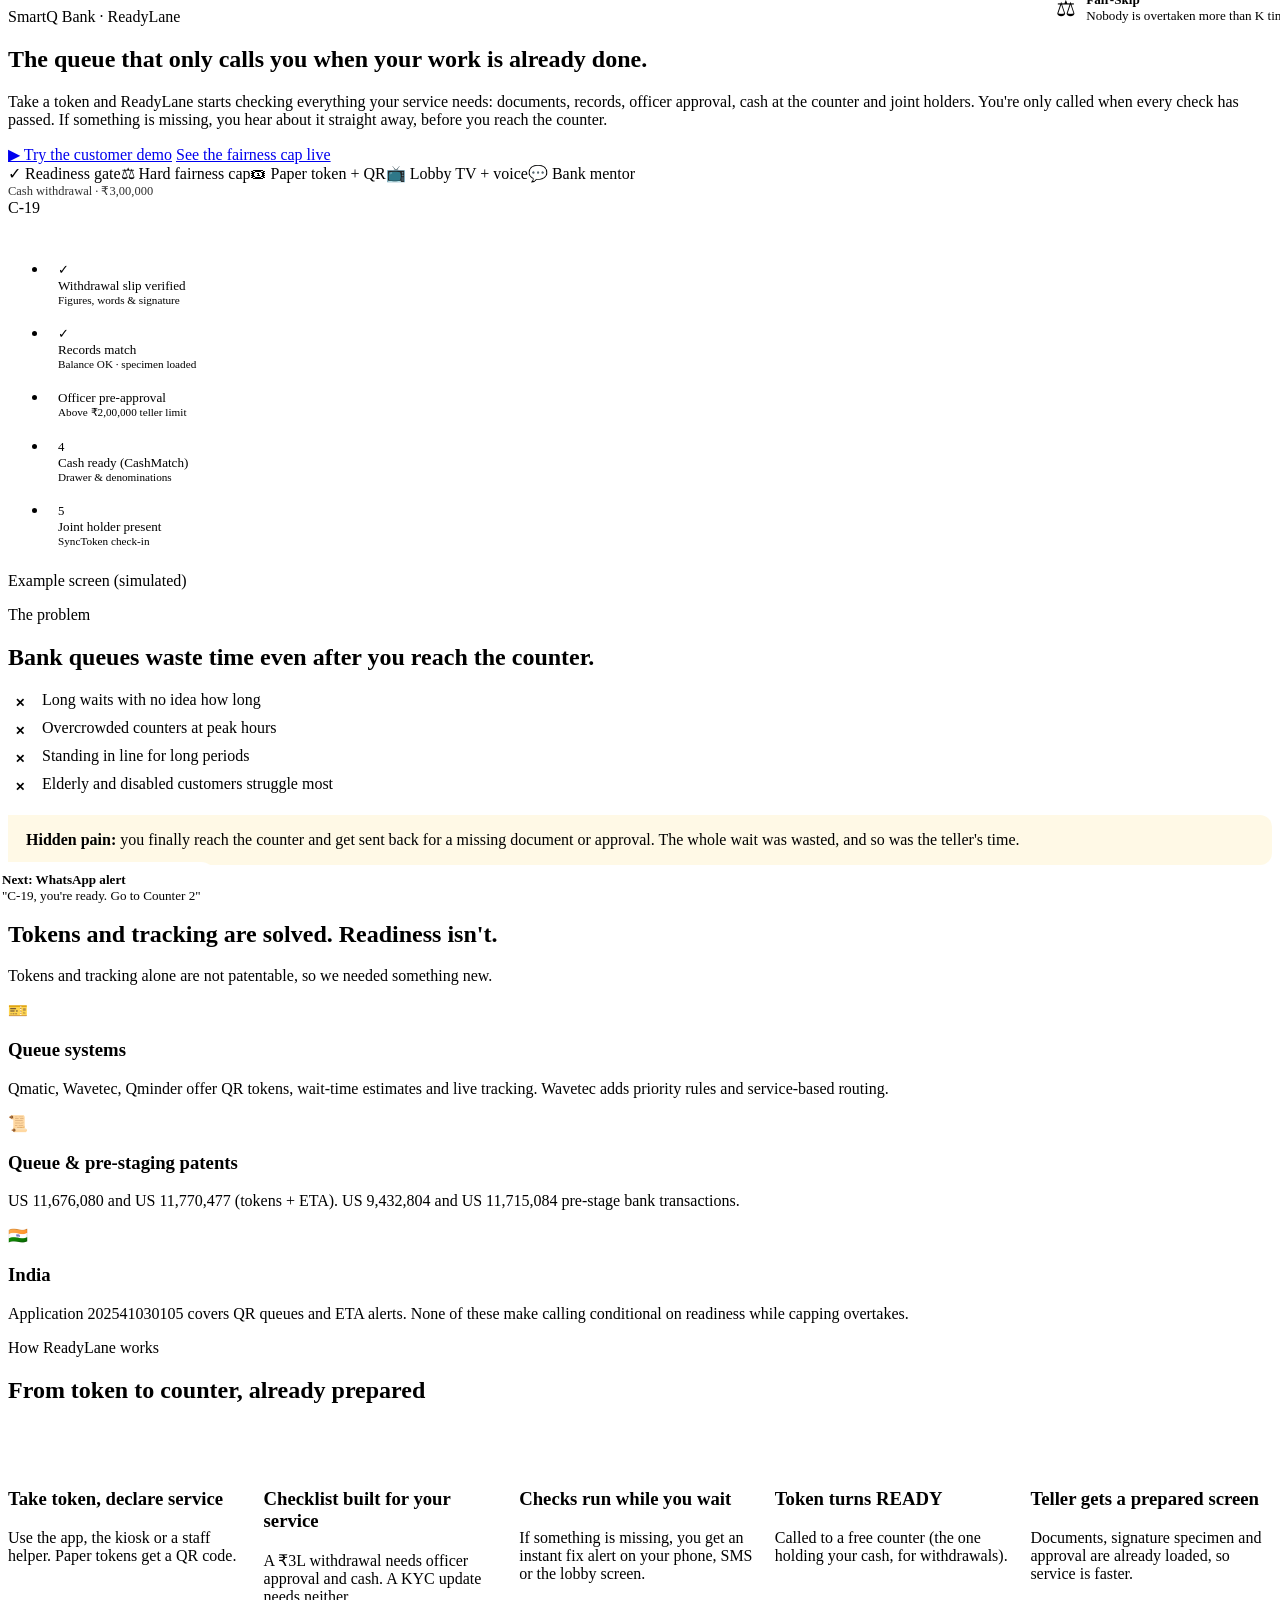
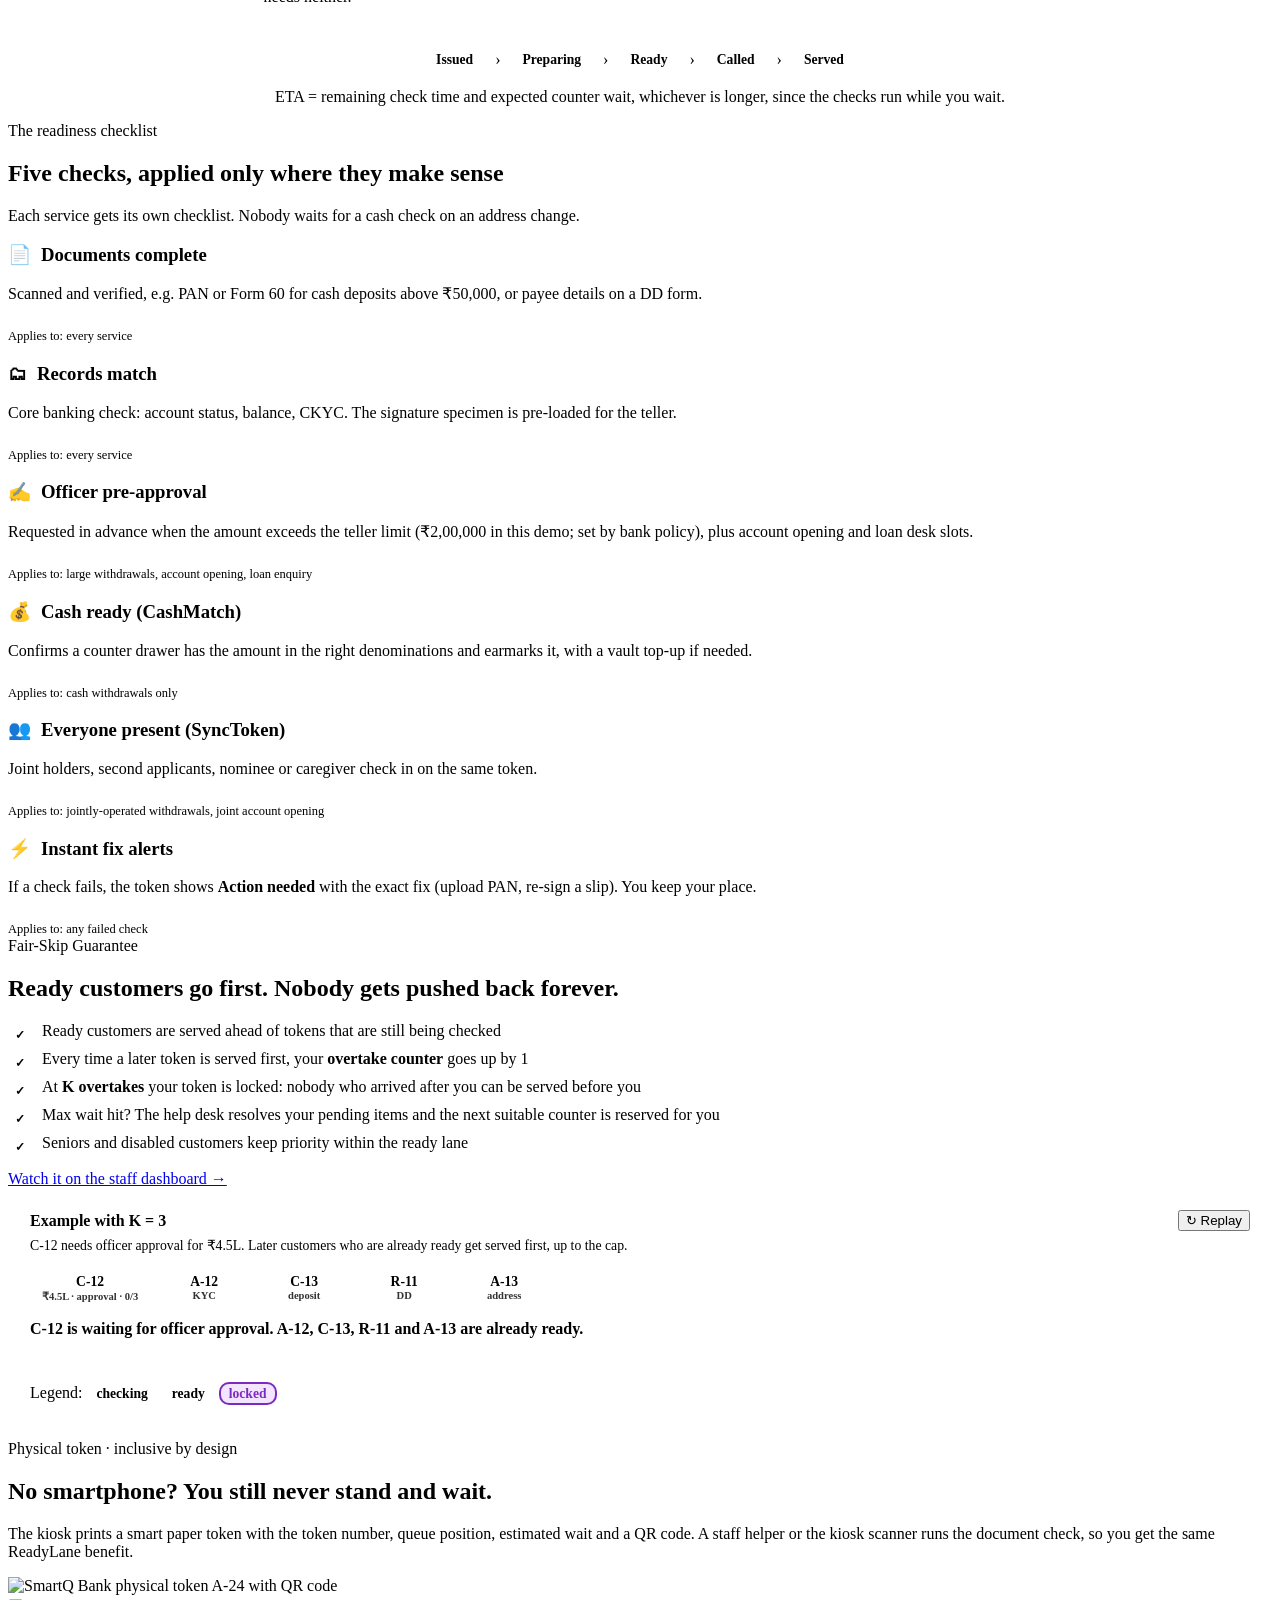
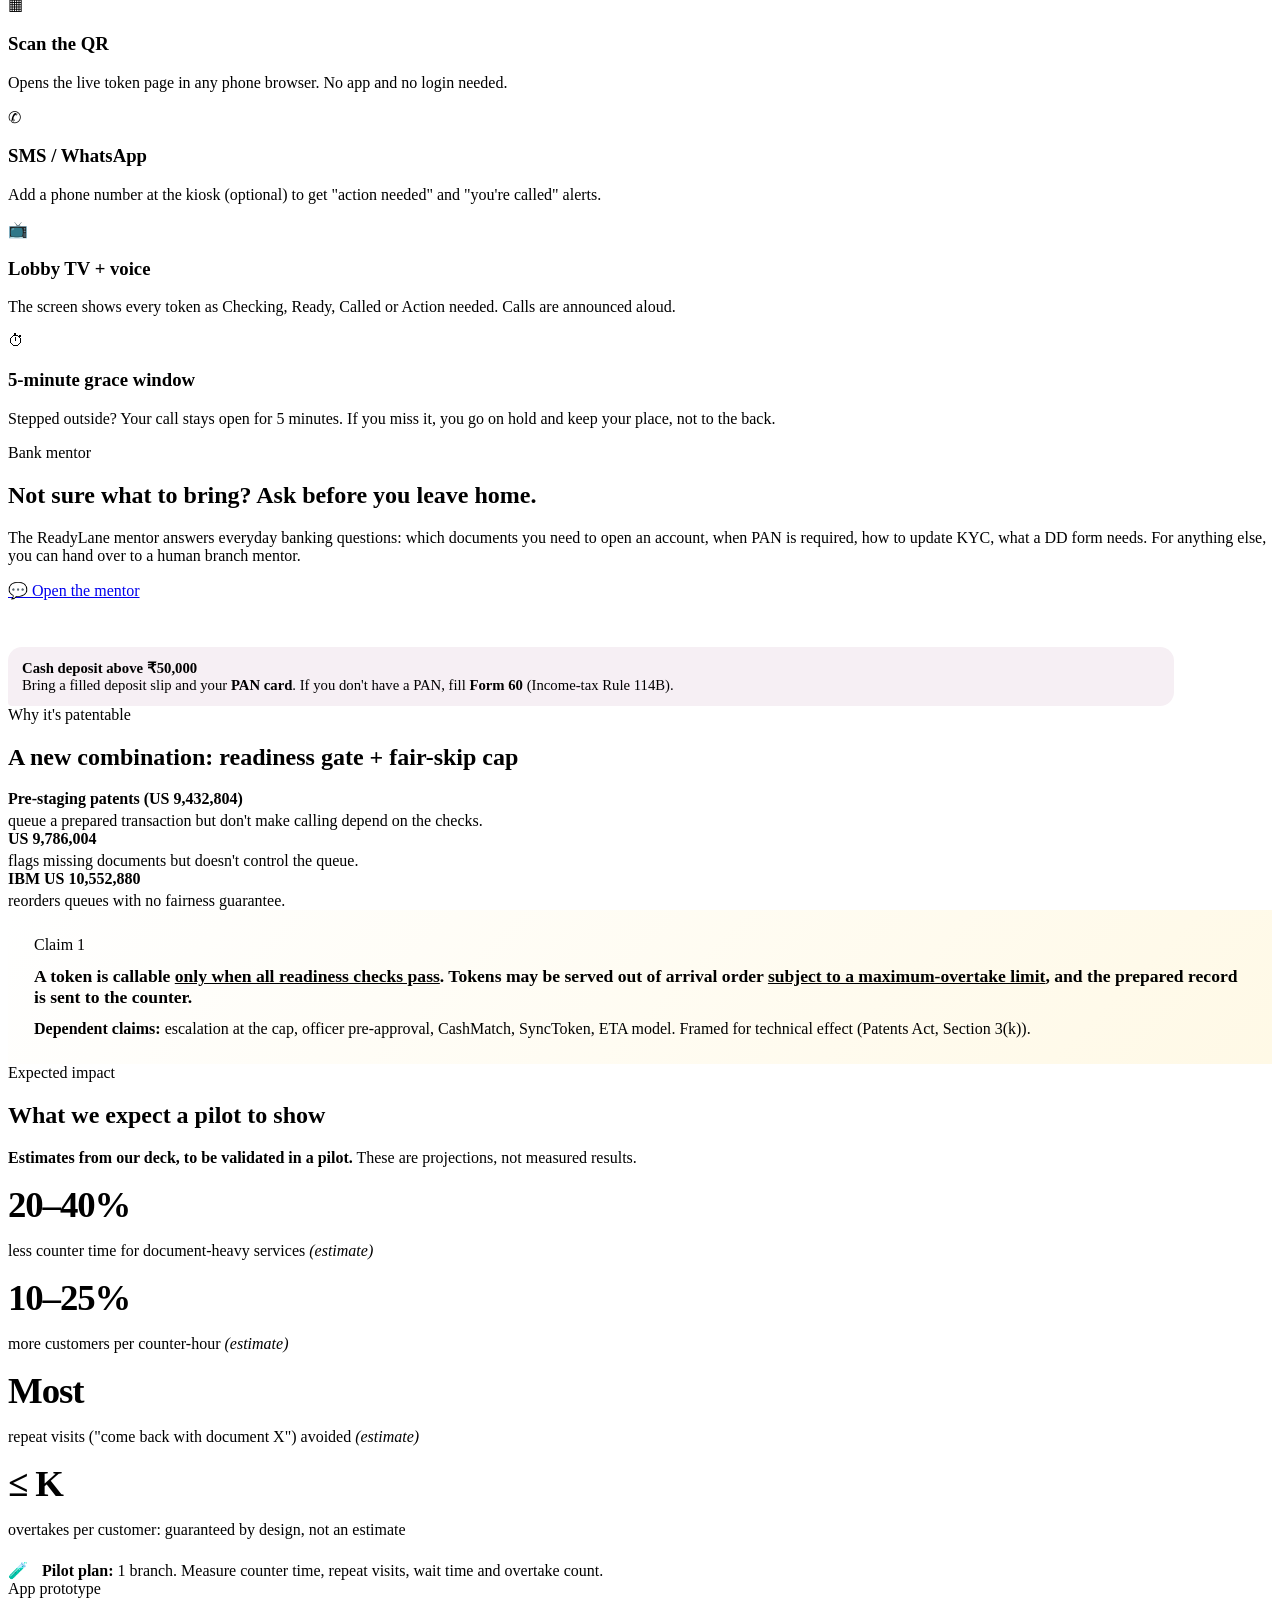
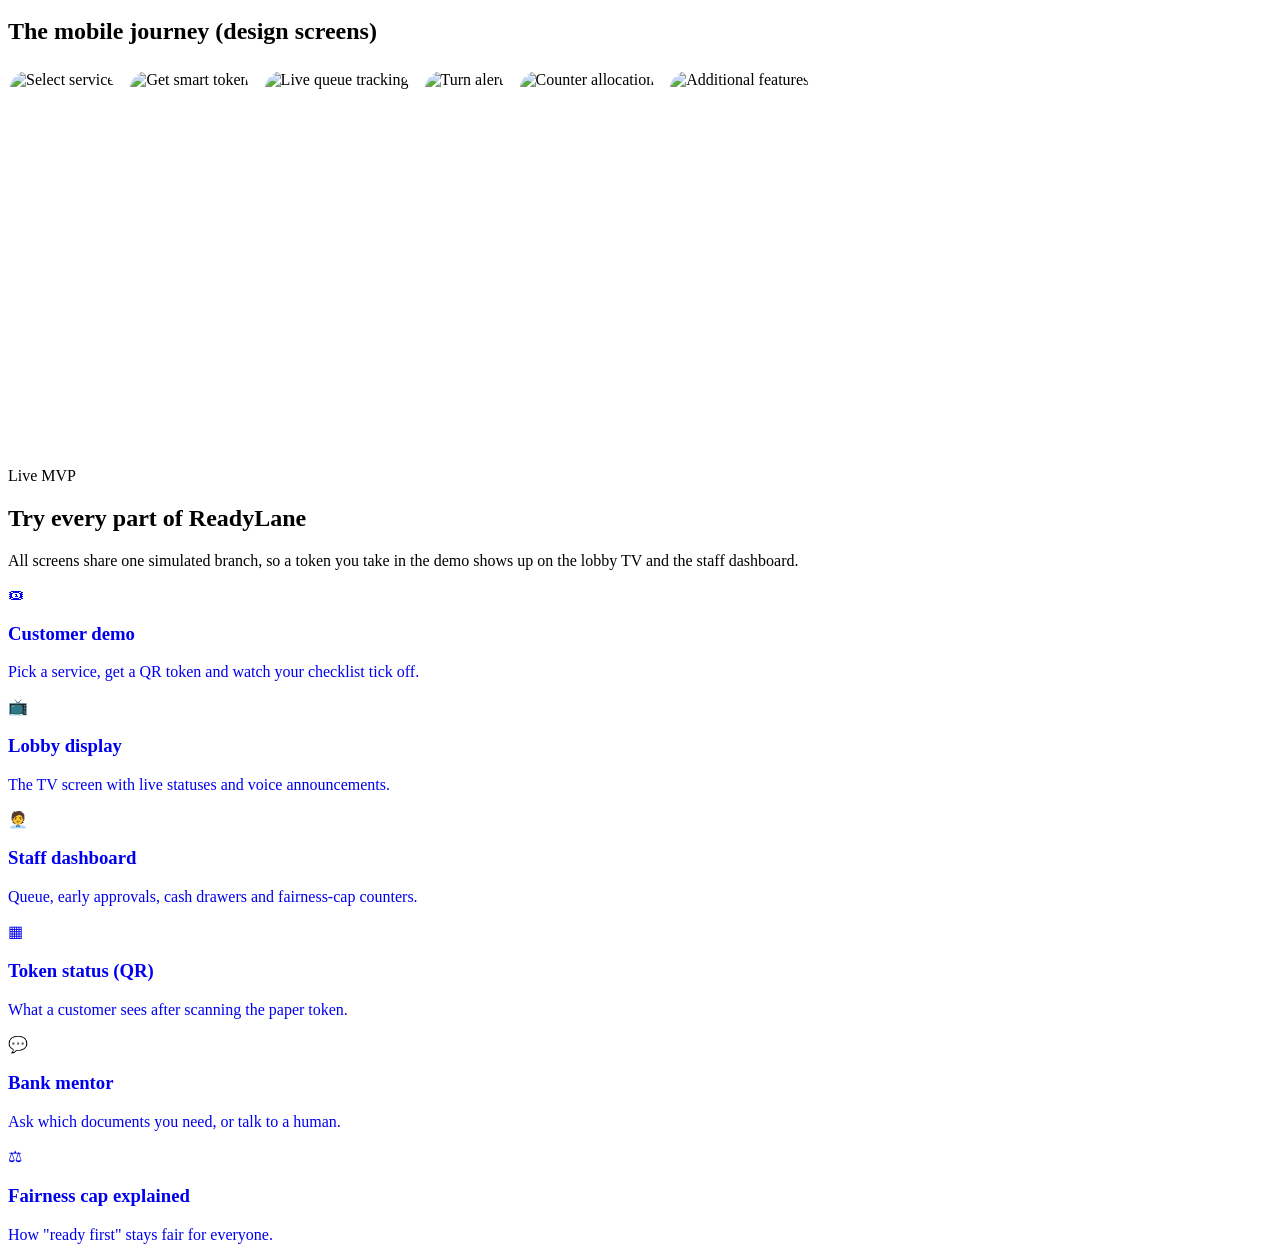
==== index.html @ 0ea2c3ee "Add ReadyLane MVP site" ====
<!doctype html>
<html lang="en"><head>
<meta charset="utf-8"><meta name="viewport" content="width=device-width,initial-scale=1">
<title>ReadyLane by SmartQ Bank: the queue that only calls you when your work is done</title>
<meta name="description" content="ReadyLane: bank branch queue that runs your service checklist in the background and calls you only when everything is ready, with a hard fairness cap.">
<link rel="icon" href="data:image/svg+xml,%3Csvg xmlns=%22http://www.w3.org/2000/svg%22 viewBox=%220 0 40 40%22%3E%3Crect width=%2240%22 height=%2240%22 rx=%2211%22 fill=%22%23FFD24D%22/%3E%3Cpath d=%22M12 21l6 6 11-13%22 fill=%22none%22 stroke=%22%235A124C%22 stroke-width=%224%22 stroke-linecap=%22round%22 stroke-linejoin=%22round%22/%3E%3C/svg%3E">
<link rel="stylesheet" href="assets/css/style.css">
<style>
.hero-phone .check{padding:9px 10px;grid-template-columns:28px 1fr auto}
.hero-phone .check .ic{width:26px;height:26px;font-size:.8rem}
.hero-phone .check .t{font-size:.82rem}.hero-phone .check .d{font-size:.7rem}
.float-card{position:absolute;z-index:5;background:#fff;color:var(--ink);border-radius:14px;padding:10px 14px;box-shadow:var(--shadow-lg);font-size:.82rem;display:flex;gap:10px;align-items:center}
.float-card b{display:block}
.fc1{left:-40px;bottom:-14px}.fc2{right:-30px;top:-18px}
@media (max-width:1050px){.fc1,.fc2{display:none}}
.problem-img{border-radius:var(--r);box-shadow:var(--shadow-lg);aspect-ratio:4/3;object-fit:cover;width:100%}
.callout{border-left:5px solid var(--gold);background:#FFF9E6;padding:16px 18px;border-radius:0 12px 12px 0;font-weight:500}
.list{list-style:none;padding:0;margin:0;display:grid;gap:10px}
.list li{position:relative;padding-left:34px}
.list li::before{content:"✕";flex:none;width:24px;height:24px;border-radius:50%;background:var(--bad-bg);color:var(--bad);display:grid;place-items:center;font-size:.75rem;font-weight:800;position:absolute;left:0;top:1px}
.list.ok li::before{content:"✓";background:var(--ok-bg);color:var(--ok)}
.flow{display:grid;grid-template-columns:repeat(5,1fr);gap:14px;counter-reset:s}
@media (max-width:900px){.flow{grid-template-columns:1fr 1fr}}
@media (max-width:560px){.flow{grid-template-columns:1fr}}
.flow .card{position:relative;padding-top:46px}
.flow .card::before{counter-increment:s;content:counter(s);position:absolute;top:16px;left:24px;width:28px;height:28px;border-radius:50%;background:var(--plum);color:#fff;font-weight:800;display:grid;place-items:center;font-size:.85rem}
.stage-bar{display:flex;gap:8px;flex-wrap:wrap;margin-top:22px;align-items:center}
.stage-bar span.s{padding:8px 14px;border-radius:999px;background:#fff;border:1px solid var(--line);font-weight:700;font-size:.85rem}
.stage-bar span.s.y{background:var(--gold);border-color:var(--gold)}
.ck-grid .card h3{display:flex;gap:10px;align-items:center}
.ck-grid .applies{font-size:.78rem;color:var(--muted);margin-top:10px;border-top:1px dashed var(--line);padding-top:10px}
.fair-demo{background:#fff;color:var(--ink);border-radius:var(--r);padding:22px}
.lane{display:flex;gap:8px;flex-wrap:wrap;margin:10px 0 4px}
.tok{min-width:68px;padding:8px 10px;border-radius:10px;text-align:center;font-weight:800;font-size:.85rem;border:2px solid transparent;transition:.35s}
.tok small{display:block;font-weight:600;font-size:.66rem;opacity:.8}
.tok.r{background:var(--ok-bg);color:var(--ok)}.tok.p{background:var(--info-bg);color:var(--info)}.tok.l{background:#F3E4FF;color:#7B2CBF;border-color:#7B2CBF}.tok.s{background:#EEE9ED;color:#9a8b96;text-decoration:line-through}
.claim .muted{color:var(--muted)}
.claim{background:linear-gradient(135deg,#fff,#FFF9E6);border:2px solid var(--gold);border-radius:var(--r);padding:26px}
.stat{font-size:2.3rem;font-weight:800;color:var(--plum);letter-spacing:-.03em}
.dark .stat{color:var(--gold)}
.proto{display:flex;gap:16px;overflow-x:auto;padding:6px 2px 16px;scroll-snap-type:x mandatory}
.proto img{height:380px;width:auto;border-radius:18px;box-shadow:var(--shadow);scroll-snap-align:start;background:#fff}
.demo-links .card{text-decoration:none;transition:.2s;display:block}
.demo-links .card:hover{transform:translateY(-3px);box-shadow:var(--shadow-lg)}
.token-photo{border-radius:var(--r);box-shadow:var(--shadow-lg);width:100%}
</style>
</head><body>
<header id="nav"></header>

<!-- HERO -->
<section class="hero dark">
 <div class="glow"></div>
 <div class="container hero-grid">
  <div class="fade-up">
   <span class="eyebrow light">SmartQ Bank · ReadyLane</span>
   <h1>The queue that only calls you when your work is <span class="hl">already done.</span></h1>
   <p class="lead">Take a token and ReadyLane starts checking everything your service needs: documents, records, officer approval, cash at the counter and joint holders. You're only called when every check has passed. If something is missing, you hear about it straight away, before you reach the counter.</p>
   <div class="hero-ctas">
    <a class="btn btn-gold" href="demo.html">▶ Try the customer demo</a>
    <a class="btn btn-ghost" href="staff.html">See the fairness cap live</a>
   </div>
   <div class="pill-row">
    <span class="pill">✓ Readiness gate</span><span class="pill">⚖ Hard fairness cap</span><span class="pill">🎟 Paper token + QR</span><span class="pill">📺 Lobby TV + voice</span><span class="pill">💬 Bank mentor</span>
   </div>
  </div>
  <div class="hero-visual">
   <div class="phone hero-phone"><div class="phone-notch"></div><div class="phone-screen">
    <div class="app-top"><div style="font-size:.78rem;opacity:.8">Cash withdrawal · ₹3,00,000</div><div class="tk">C-19</div>
     <span class="chip checking" style="background:rgba(255,255,255,.18);color:#fff">Checking · about 6 min</span></div>
    <div class="app-body">
     <ul class="checklist">
      <li class="check pass"><span class="ic">✓</span><div><div class="t">Withdrawal slip verified</div><div class="d">Figures, words & signature</div></div></li>
      <li class="check pass"><span class="ic">✓</span><div><div class="t">Records match</div><div class="d">Balance OK · specimen loaded</div></div></li>
      <li class="check running"><span class="ic"></span><div><div class="t">Officer pre-approval</div><div class="d">Above ₹2,00,000 teller limit</div></div></li>
      <li class="check"><span class="ic">4</span><div><div class="t">Cash ready (CashMatch)</div><div class="d">Drawer & denominations</div></div></li>
      <li class="check"><span class="ic">5</span><div><div class="t">Joint holder present</div><div class="d">SyncToken check-in</div></div></li>
     </ul>
     <p class="sim-note" style="margin-top:12px">Example screen (simulated)</p>
    </div></div></div>
   <div class="float-card fc1"><span style="font-size:1.4rem">✆</span><div><b>Next: WhatsApp alert</b>"C-19, you're ready. Go to Counter 2"</div></div>
   <div class="float-card fc2"><span style="font-size:1.4rem">⚖</span><div><b>Fair-Skip</b>Nobody is overtaken more than K times</div></div>
  </div>
 </div>
</section>

<!-- PROBLEM -->
<section id="problem">
 <div class="container grid g2" style="align-items:center;gap:48px">
  <div>
   <span class="eyebrow">The problem</span>
   <h2>Bank queues waste time even after you reach the counter.</h2>
   <ul class="list" style="margin:18px 0 22px">
    <li>Long waits with no idea how long</li>
    <li>Overcrowded counters at peak hours</li>
    <li>Standing in line for long periods</li>
    <li>Elderly and disabled customers struggle most</li>
   </ul>
   <div class="callout"><b>Hidden pain:</b> you finally reach the counter and get sent back for a missing document or approval. The whole wait was wasted, and so was the teller's time.</div>
  </div>
  <img class="problem-img" src="assets/img/crowded-branch.jpg" alt="Crowded bank branch">
 </div>
</section>

<!-- WHAT EXISTS -->
<section style="background:#fff;border-top:1px solid var(--line);border-bottom:1px solid var(--line)">
 <div class="container">
  <div class="section-head"><span class="eyebrow">What already exists</span><h2>Tokens and tracking are solved. Readiness isn't.</h2>
   <p class="muted">Tokens and tracking alone are not patentable, so we needed something new.</p></div>
  <div class="grid g3">
   <div class="card"><div class="icon-badge">🎫</div><h3>Queue systems</h3><p class="muted">Qmatic, Wavetec, Qminder offer QR tokens, wait-time estimates and live tracking. Wavetec adds priority rules and service-based routing.</p></div>
   <div class="card"><div class="icon-badge">📜</div><h3>Queue & pre-staging patents</h3><p class="muted">US 11,676,080 and US 11,770,477 (tokens + ETA). US 9,432,804 and US 11,715,084 pre-stage bank transactions.</p></div>
   <div class="card"><div class="icon-badge">🇮🇳</div><h3>India</h3><p class="muted">Application 202541030105 covers QR queues and ETA alerts. None of these make calling conditional on readiness while capping overtakes.</p></div>
  </div>
 </div>
</section>

<!-- HOW IT WORKS -->
<section id="how">
 <div class="container">
  <div class="section-head center"><span class="eyebrow">How ReadyLane works</span><h2>From token to counter, already prepared</h2></div>
  <div class="flow">
   <div class="card"><h3>Take token, declare service</h3><p class="muted">Use the app, the kiosk or a staff helper. Paper tokens get a QR code.</p></div>
   <div class="card"><h3>Checklist built for your service</h3><p class="muted">A ₹3L withdrawal needs officer approval and cash. A KYC update needs neither.</p></div>
   <div class="card"><h3>Checks run while you wait</h3><p class="muted">If something is missing, you get an instant fix alert on your phone, SMS or the lobby screen.</p></div>
   <div class="card"><h3>Token turns READY</h3><p class="muted">Called to a free counter (the one holding your cash, for withdrawals).</p></div>
   <div class="card"><h3>Teller gets a prepared screen</h3><p class="muted">Documents, signature specimen and approval are already loaded, so service is faster.</p></div>
  </div>
  <div class="stage-bar" style="justify-content:center">
   <span class="s">Issued</span>›<span class="s">Preparing</span>›<span class="s y">Ready</span>›<span class="s">Called</span>›<span class="s">Served</span>
  </div>
  <p class="muted" style="text-align:center;margin-top:12px">ETA = remaining check time and expected counter wait, whichever is longer, since the checks run while you wait.</p>
 </div>
</section>

<!-- CHECKLIST -->
<section class="dark" id="checklist">
 <div class="container">
  <div class="section-head"><span class="eyebrow light">The readiness checklist</span><h2>Five checks, applied only where they make sense</h2>
   <p class="muted">Each service gets its own checklist. Nobody waits for a cash check on an address change.</p></div>
  <div class="grid g3 ck-grid">
   <div class="card"><h3><span class="icon-badge" style="margin:0">📄</span>Documents complete</h3><p class="muted">Scanned and verified, e.g. PAN or Form 60 for cash deposits above ₹50,000, or payee details on a DD form.</p><div class="applies">Applies to: every service</div></div>
   <div class="card"><h3><span class="icon-badge" style="margin:0">🗂</span>Records match</h3><p class="muted">Core banking check: account status, balance, CKYC. The signature specimen is pre-loaded for the teller.</p><div class="applies">Applies to: every service</div></div>
   <div class="card"><h3><span class="icon-badge" style="margin:0">✍</span>Officer pre-approval</h3><p class="muted">Requested in advance when the amount exceeds the teller limit (₹2,00,000 in this demo; set by bank policy), plus account opening and loan desk slots.</p><div class="applies">Applies to: large withdrawals, account opening, loan enquiry</div></div>
   <div class="card"><h3><span class="icon-badge" style="margin:0">💰</span>Cash ready (CashMatch)</h3><p class="muted">Confirms a counter drawer has the amount in the right denominations and earmarks it, with a vault top-up if needed.</p><div class="applies">Applies to: cash withdrawals only</div></div>
   <div class="card"><h3><span class="icon-badge" style="margin:0">👥</span>Everyone present (SyncToken)</h3><p class="muted">Joint holders, second applicants, nominee or caregiver check in on the same token.</p><div class="applies">Applies to: jointly-operated withdrawals, joint account opening</div></div>
   <div class="card"><h3><span class="icon-badge" style="margin:0">⚡</span>Instant fix alerts</h3><p class="muted">If a check fails, the token shows <b>Action needed</b> with the exact fix (upload PAN, re-sign a slip). You keep your place.</p><div class="applies">Applies to: any failed check</div></div>
  </div>
 </div>
</section>

<!-- FAIRNESS -->
<section id="fairness">
 <div class="container grid g2" style="gap:44px;align-items:center">
  <div>
   <span class="eyebrow">Fair-Skip Guarantee</span>
   <h2>Ready customers go first. Nobody gets pushed back forever.</h2>
   <ul class="list ok" style="margin:18px 0">
    <li>Ready customers are served ahead of tokens that are still being checked</li>
    <li>Every time a later token is served first, your <b>overtake counter</b> goes up by 1</li>
    <li>At <b>K overtakes</b> your token is locked: nobody who arrived after you can be served before you</li>
    <li>Max wait hit? The help desk resolves your pending items and the next suitable counter is reserved for you</li>
    <li>Seniors and disabled customers keep priority within the ready lane</li>
   </ul>
   <a class="btn btn-plum" href="staff.html">Watch it on the staff dashboard →</a>
  </div>
  <div class="fair-demo card" id="fairDemo">
   <div style="display:flex;justify-content:space-between;align-items:center;gap:10px;flex-wrap:wrap">
    <b>Example with K = 3</b><button class="btn btn-sm btn-light" id="fairReplay">↻ Replay</button></div>
   <p class="muted" style="font-size:.86rem;margin:6px 0 0">C-12 needs officer approval for ₹4.5L. Later customers who are already ready get served first, up to the cap.</p>
   <div class="lane" id="fairLane"></div>
   <div id="fairMsg" style="font-weight:700;color:var(--plum);min-height:48px;margin-top:8px"></div>
   <p class="sim-note">Legend: <span class="tok p" style="min-width:0;padding:2px 8px">checking</span> <span class="tok r" style="min-width:0;padding:2px 8px">ready</span> <span class="tok l" style="min-width:0;padding:2px 8px">locked</span></p>
  </div>
 </div>
</section>

<!-- PHYSICAL TOKEN & INCLUSION -->
<section style="background:#fff;border-top:1px solid var(--line)" id="physical">
 <div class="container">
  <div class="section-head"><span class="eyebrow">Physical token · inclusive by design</span><h2>No smartphone? You still never stand and wait.</h2>
   <p class="muted">The kiosk prints a smart paper token with the token number, queue position, estimated wait and a QR code. A staff helper or the kiosk scanner runs the document check, so you get the same ReadyLane benefit.</p></div>
  <div class="grid g2" style="gap:36px;align-items:center">
   <img class="token-photo" src="assets/img/physical-token.jpg" alt="SmartQ Bank physical token A-24 with QR code">
   <div class="grid g2">
    <div class="card"><div class="icon-badge">▦</div><h3>Scan the QR</h3><p class="muted">Opens the live token page in any phone browser. No app and no login needed.</p></div>
    <div class="card"><div class="icon-badge">✆</div><h3>SMS / WhatsApp</h3><p class="muted">Add a phone number at the kiosk (optional) to get "action needed" and "you're called" alerts.</p></div>
    <div class="card"><div class="icon-badge">📺</div><h3>Lobby TV + voice</h3><p class="muted">The screen shows every token as Checking, Ready, Called or Action needed. Calls are announced aloud.</p></div>
    <div class="card"><div class="icon-badge">⏱</div><h3>5-minute grace window</h3><p class="muted">Stepped outside? Your call stays open for 5 minutes. If you miss it, you go on hold and keep your place, not to the back.</p></div>
   </div>
  </div>
 </div>
</section>

<!-- MENTOR -->
<section id="mentor-teaser">
 <div class="container grid g2" style="align-items:center;gap:40px">
  <div>
   <span class="eyebrow">Bank mentor</span>
   <h2>Not sure what to bring? Ask before you leave home.</h2>
   <p class="muted">The ReadyLane mentor answers everyday banking questions: which documents you need to open an account, when PAN is required, how to update KYC, what a DD form needs. For anything else, you can hand over to a human branch mentor.</p>
   <a class="btn btn-plum" href="mentor.html">💬 Open the mentor</a>
  </div>
  <div class="card">
   <div style="display:grid;gap:10px;font-size:.92rem">
    <div style="justify-self:end;background:var(--plum);color:#fff;padding:10px 14px;border-radius:14px 14px 4px 14px;max-width:80%">Cash deposit 75,000 ke liye kya chahiye?</div>
    <div style="background:#F6EFF4;padding:12px 14px;border-radius:14px 14px 14px 4px;max-width:90%"><b>Cash deposit above ₹50,000</b><br>Bring a filled deposit slip and your <b>PAN card</b>. If you don't have a PAN, fill <b>Form 60</b> (Income-tax Rule 114B).</div>
   </div>
  </div>
 </div>
</section>

<!-- PATENT -->
<section class="dark" id="patent">
 <div class="container">
  <div class="section-head"><span class="eyebrow light">Why it's patentable</span><h2>A new combination: readiness gate + fair-skip cap</h2></div>
  <div class="grid g2" style="gap:28px;align-items:start">
   <div class="grid" style="gap:14px">
    <div class="card"><b>Pre-staging patents (US 9,432,804)</b><p class="muted" style="margin:4px 0 0">queue a prepared transaction but don't make calling depend on the checks.</p></div>
    <div class="card"><b>US 9,786,004</b><p class="muted" style="margin:4px 0 0">flags missing documents but doesn't control the queue.</p></div>
    <div class="card"><b>IBM US 10,552,880</b><p class="muted" style="margin:4px 0 0">reorders queues with no fairness guarantee.</p></div>
   </div>
   <div class="claim" style="color:var(--ink)">
    <span class="tag">Claim 1</span>
    <p style="font-size:1.1rem;font-weight:600;margin:12px 0">A token is callable <u>only when all readiness checks pass</u>. Tokens may be served out of arrival order <u>subject to a maximum-overtake limit</u>, and the prepared record is sent to the counter.</p>
    <div class="divider"></div>
    <p class="muted" style="margin:0"><b>Dependent claims:</b> escalation at the cap, officer pre-approval, CashMatch, SyncToken, ETA model. Framed for technical effect (Patents Act, Section 3(k)).</p>
   </div>
  </div>
 </div>
</section>

<!-- IMPACT -->
<section id="impact">
 <div class="container">
  <div class="section-head"><span class="eyebrow">Expected impact</span><h2>What we expect a pilot to show</h2>
   <p class="muted"><b>Estimates from our deck, to be validated in a pilot.</b> These are projections, not measured results.</p></div>
  <div class="grid g4">
   <div class="card"><div class="stat">20–40%</div><p class="muted">less counter time for document-heavy services <i>(estimate)</i></p></div>
   <div class="card"><div class="stat">10–25%</div><p class="muted">more customers per counter-hour <i>(estimate)</i></p></div>
   <div class="card"><div class="stat">Most</div><p class="muted">repeat visits ("come back with document X") avoided <i>(estimate)</i></p></div>
   <div class="card"><div class="stat">≤ K</div><p class="muted">overtakes per customer: guaranteed by design, not an estimate</p></div>
  </div>
  <div class="card" style="margin-top:22px;display:flex;gap:14px;align-items:center;flex-wrap:wrap"><span class="icon-badge" style="margin:0">🧪</span><div><b>Pilot plan:</b> 1 branch. Measure counter time, repeat visits, wait time and overtake count.</div></div>
 </div>
</section>

<!-- PROTOTYPE -->
<section style="background:#fff;border-top:1px solid var(--line)">
 <div class="container">
  <div class="section-head"><span class="eyebrow">App prototype</span><h2>The mobile journey (design screens)</h2></div>
  <div class="proto">
   <img src="assets/img/proto-1-select.jpg" alt="Select service"><img src="assets/img/proto-2-token.jpg" alt="Get smart token"><img src="assets/img/proto-3-tracking.jpg" alt="Live queue tracking"><img src="assets/img/proto-4-alert.jpg" alt="Turn alert"><img src="assets/img/proto-5-counter.jpg" alt="Counter allocation"><img src="assets/img/proto-6-features.jpg" alt="Additional features">
  </div>
 </div>
</section>

<!-- DEMO LINKS -->
<section class="dark">
 <div class="container">
  <div class="section-head center"><span class="eyebrow light">Live MVP</span><h2>Try every part of ReadyLane</h2><p class="muted">All screens share one simulated branch, so a token you take in the demo shows up on the lobby TV and the staff dashboard.</p></div>
  <div class="grid g3 demo-links">
   <a class="card" href="demo.html"><div class="icon-badge">🎟</div><h3>Customer demo</h3><p class="muted">Pick a service, get a QR token and watch your checklist tick off.</p></a>
   <a class="card" href="lobby.html"><div class="icon-badge">📺</div><h3>Lobby display</h3><p class="muted">The TV screen with live statuses and voice announcements.</p></a>
   <a class="card" href="staff.html"><div class="icon-badge">🧑‍💼</div><h3>Staff dashboard</h3><p class="muted">Queue, early approvals, cash drawers and fairness-cap counters.</p></a>
   <a class="card" href="status.html"><div class="icon-badge">▦</div><h3>Token status (QR)</h3><p class="muted">What a customer sees after scanning the paper token.</p></a>
   <a class="card" href="mentor.html"><div class="icon-badge">💬</div><h3>Bank mentor</h3><p class="muted">Ask which documents you need, or talk to a human.</p></a>
   <a class="card" href="#fairness"><div class="icon-badge">⚖</div><h3>Fairness cap explained</h3><p class="muted">How "ready first" stays fair for everyone.</p></a>
  </div>
 </div>
</section>

<footer id="footer"></footer>
<script src="assets/js/common.js"></script>
<script>
// Fair-skip explainer animation (K = 3). Step-by-step, no randomness.
(function(){
 const lane=document.getElementById('fairLane'),msg=document.getElementById('fairMsg');
 const base=[['C-12','p','₹4.5L · approval'],['A-12','r','KYC'],['C-13','r','deposit'],['R-11','r','DD'],['A-13','r','address']];
 const steps=[
  {serve:null,ov:0,m:'C-12 is waiting for officer approval. A-12, C-13, R-11 and A-13 are already ready.'},
  {serve:'A-12',ov:1,m:'A-12 (ready) is served first. C-12 overtaken 1/3.'},
  {serve:'C-13',ov:2,m:'C-13 is served. C-12 overtaken 2/3.'},
  {serve:'R-11',ov:3,m:'R-11 is served. C-12 hits the cap 3/3 and is LOCKED: help desk escalates, next counter reserved.'},
  {serve:'C-12',ov:3,m:'Approval is fast-tracked and C-12 is served next. A-13 cannot overtake it, even though A-13 was ready.'},
 ];
 let i=0,served=[],timer;
 function render(){const s=steps[i];if(s.serve)served.push(s.serve);
  lane.innerHTML=base.map(([id,c,l])=>{let cls=c;if(id==='C-12'&&s.ov>=3)cls='l';if(served.includes(id))cls='s';
   const extra=id==='C-12'?' · '+s.ov+'/3':'';return '<div class="tok '+cls+'">'+id+'<small>'+l+extra+'</small></div>'}).join('');
  msg.textContent=s.m;}
 function play(){clearInterval(timer);i=0;served=[];render();timer=setInterval(()=>{i++;if(i>=steps.length){clearInterval(timer);return}render()},2200)}
 document.getElementById('fairReplay').onclick=play;
 const io=new IntersectionObserver(e=>{if(e[0].isIntersecting){play();io.disconnect()}});io.observe(lane);
 render();
})();
</script>
</body></html>
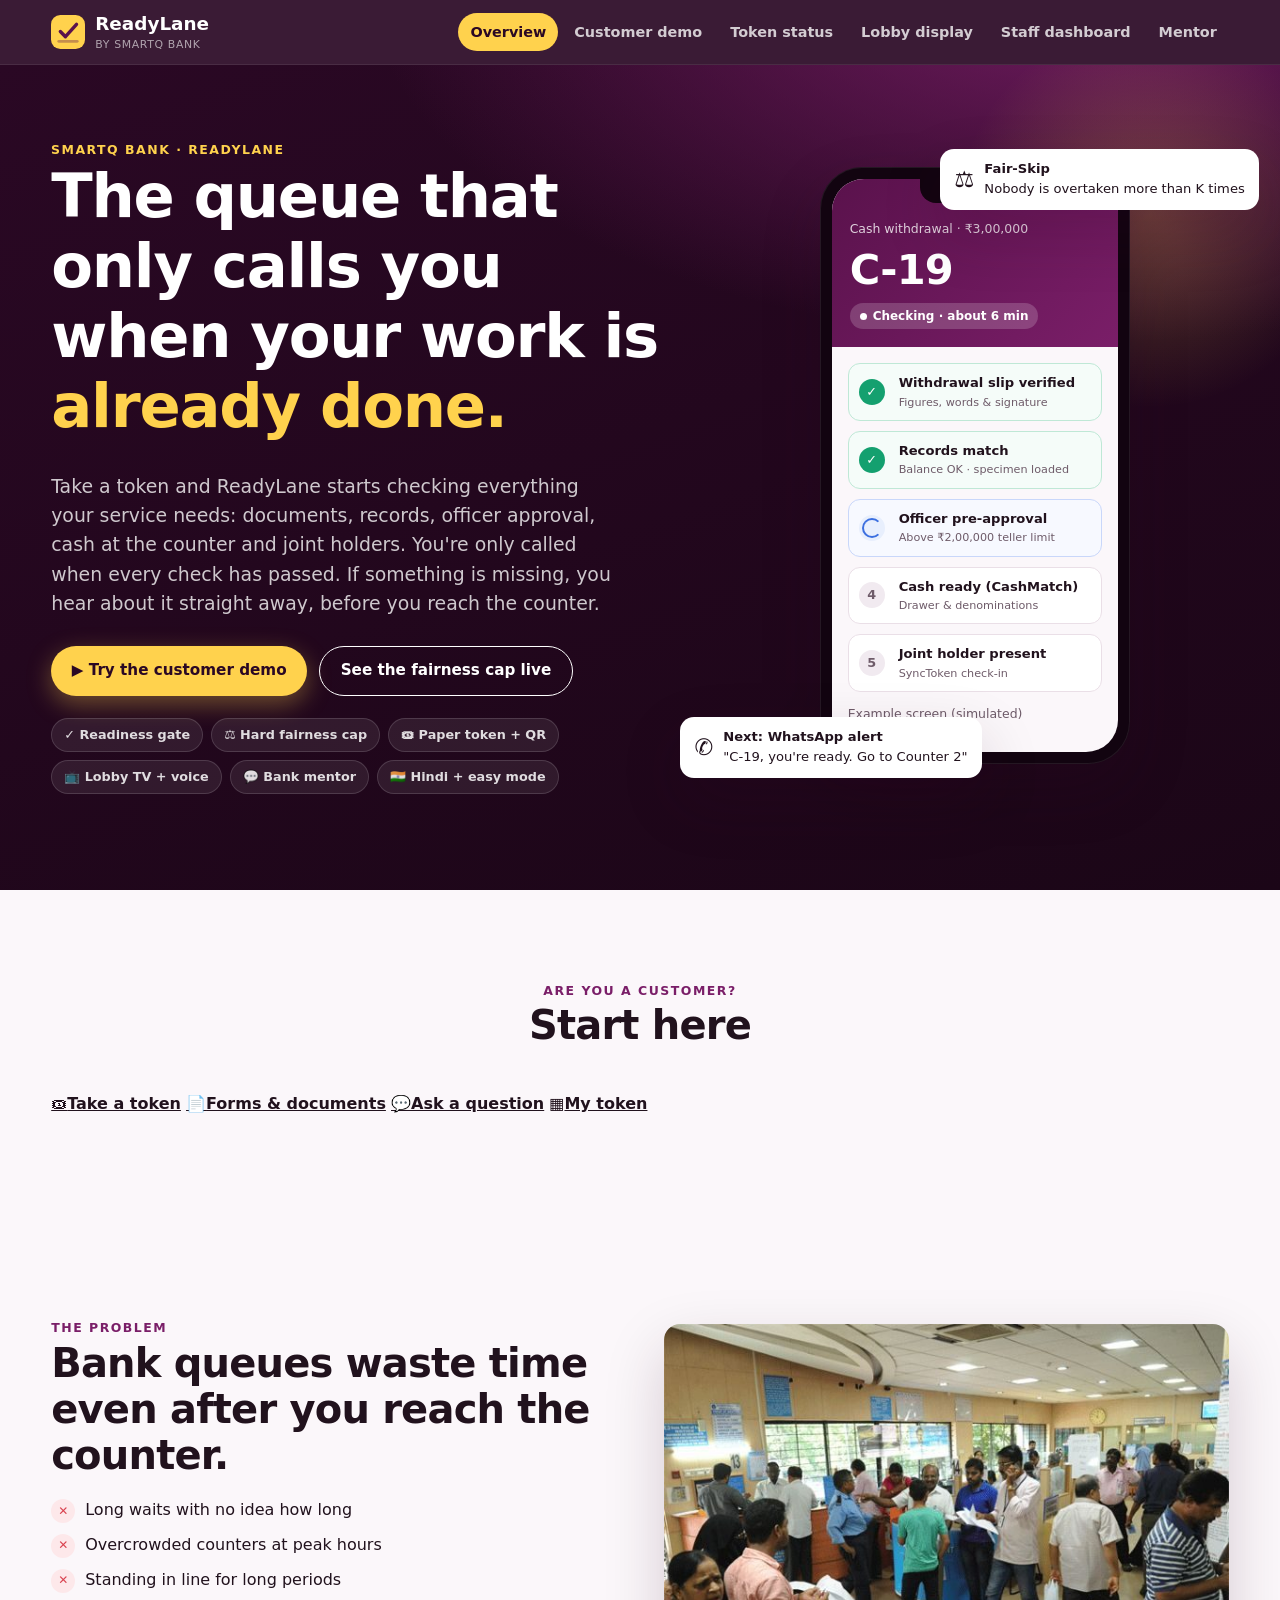
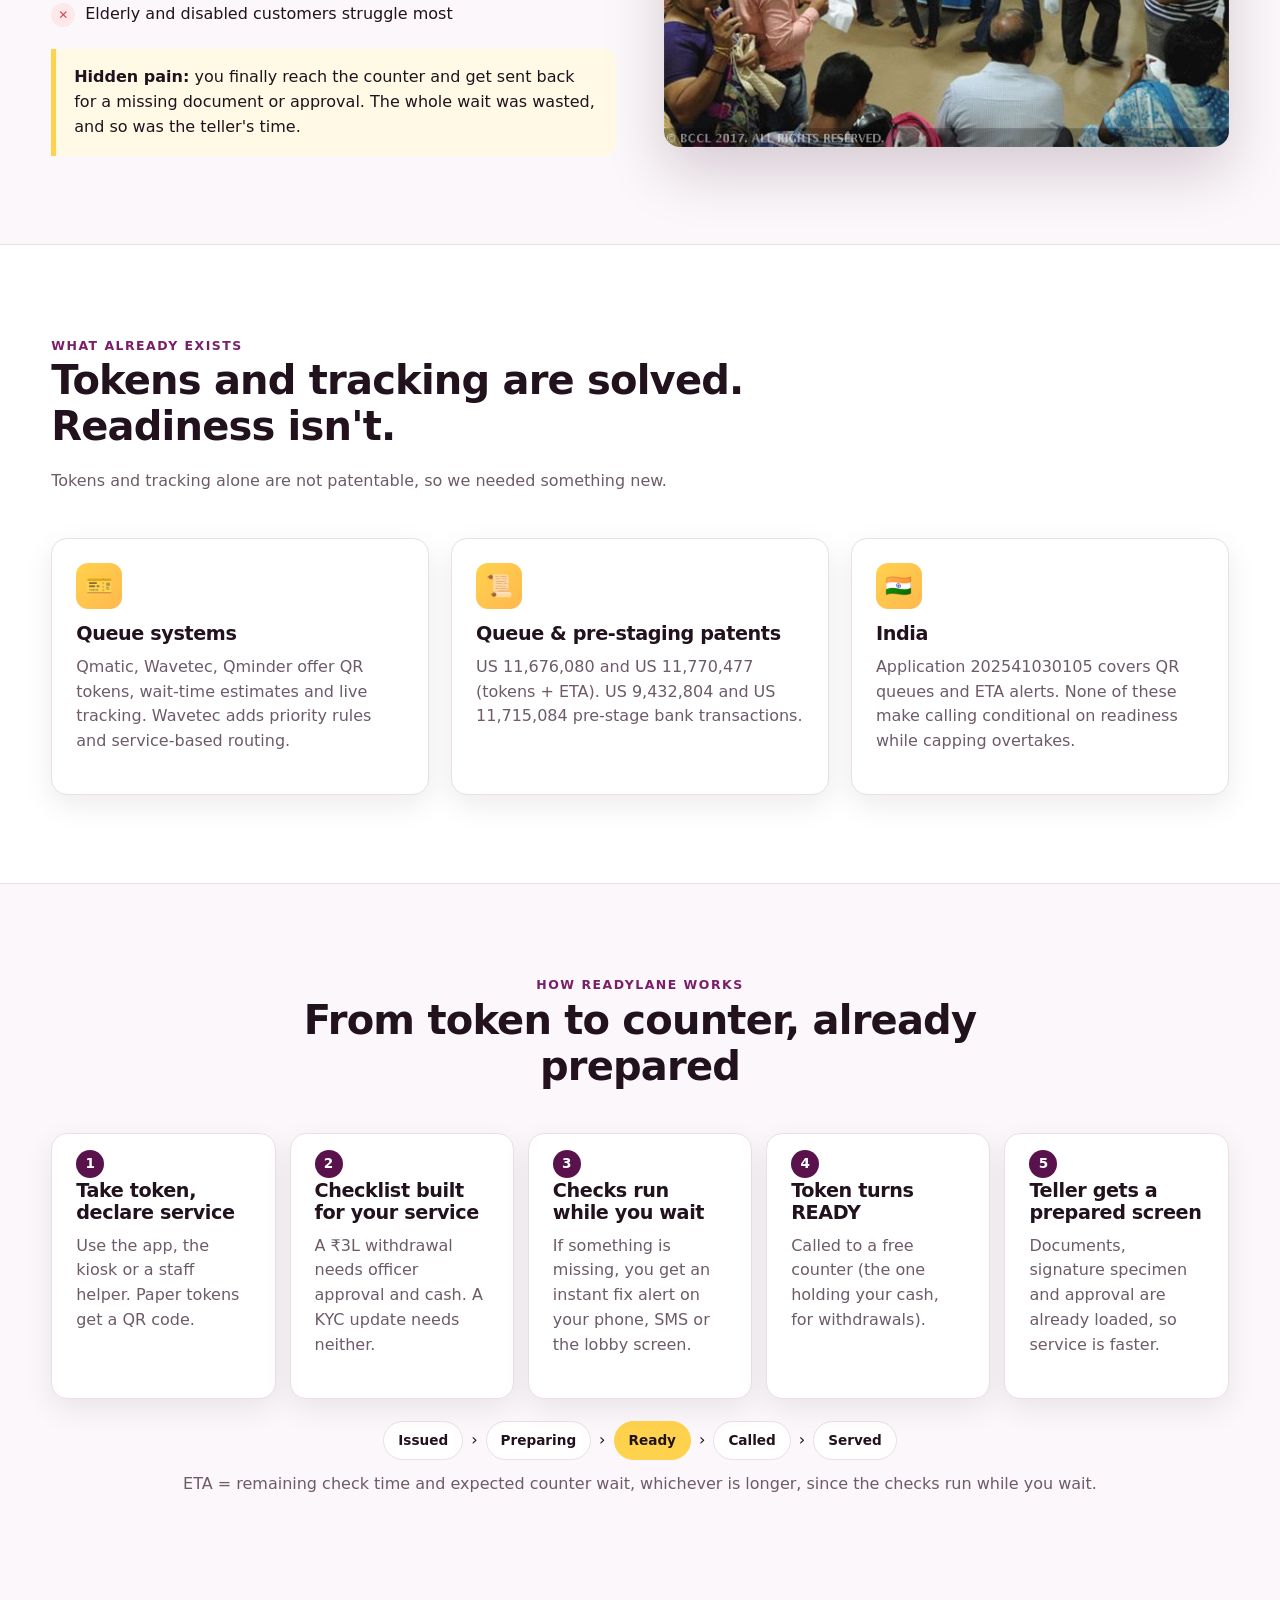
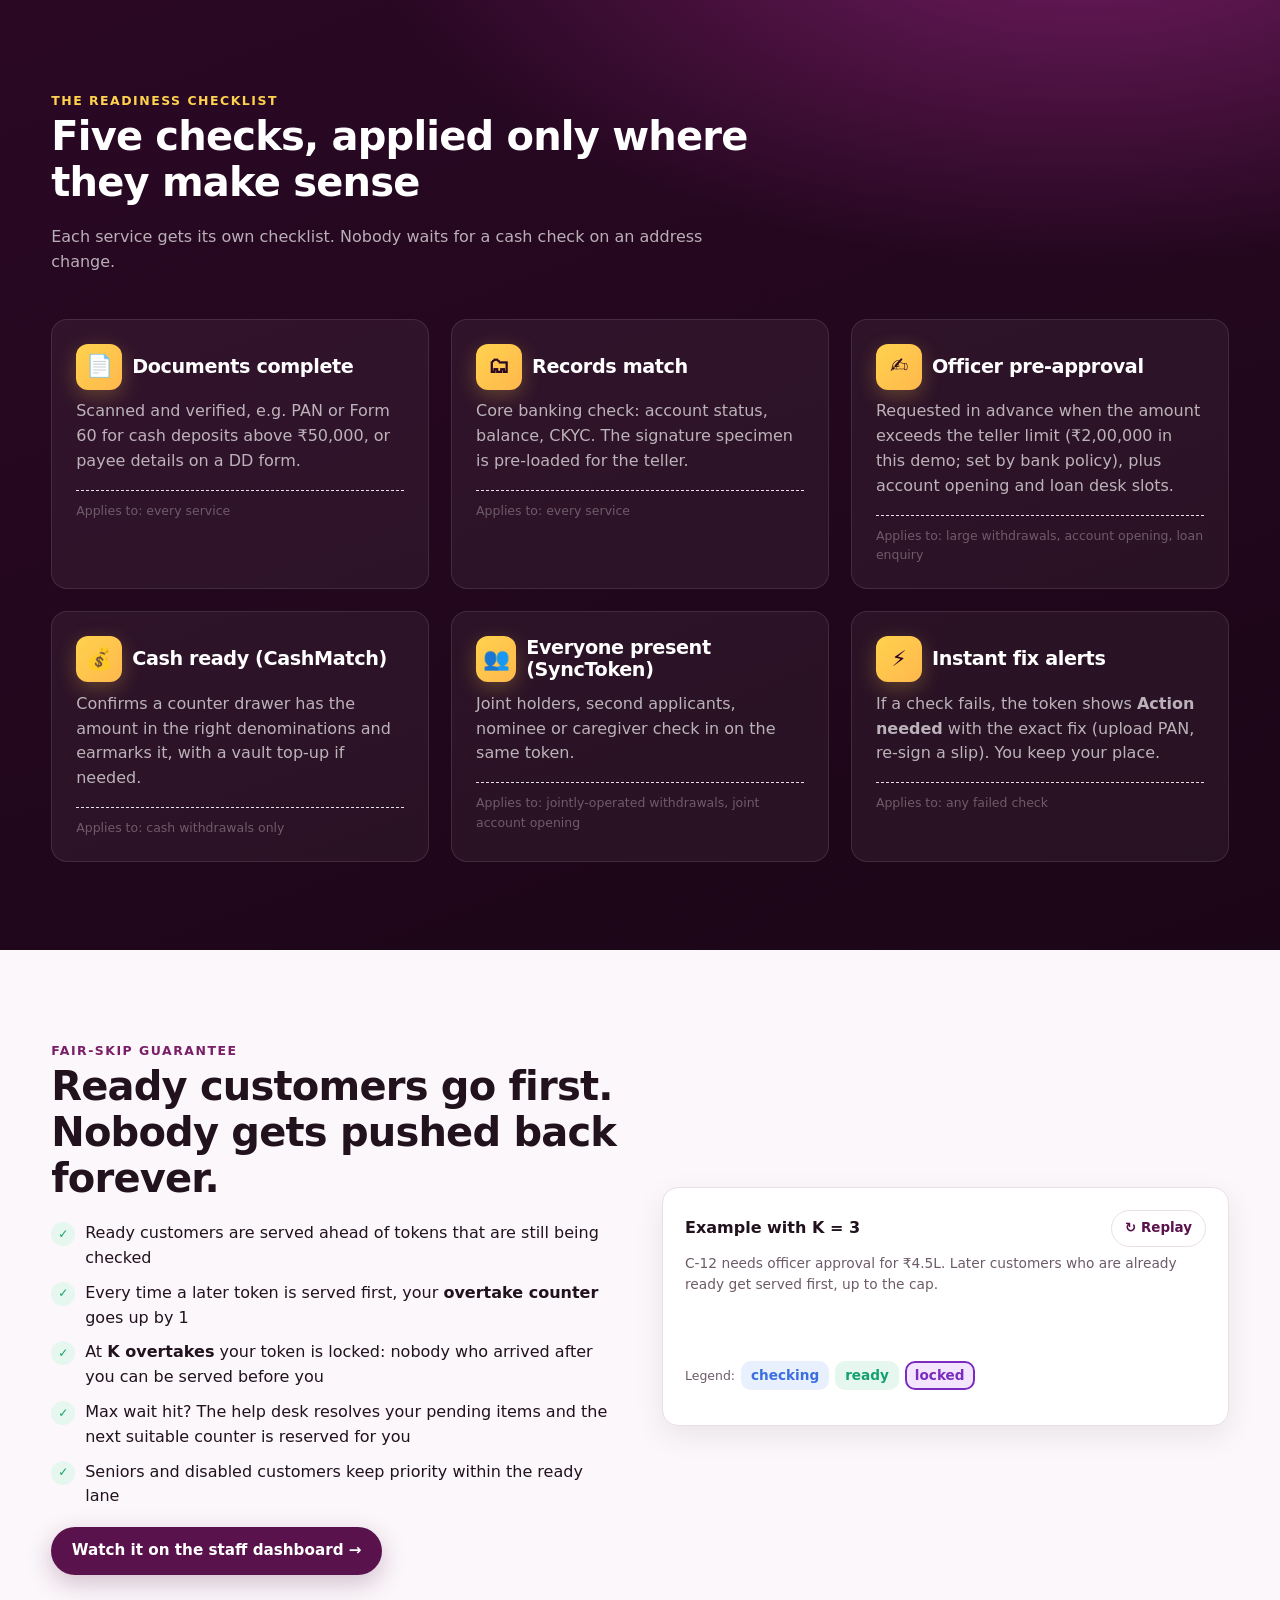
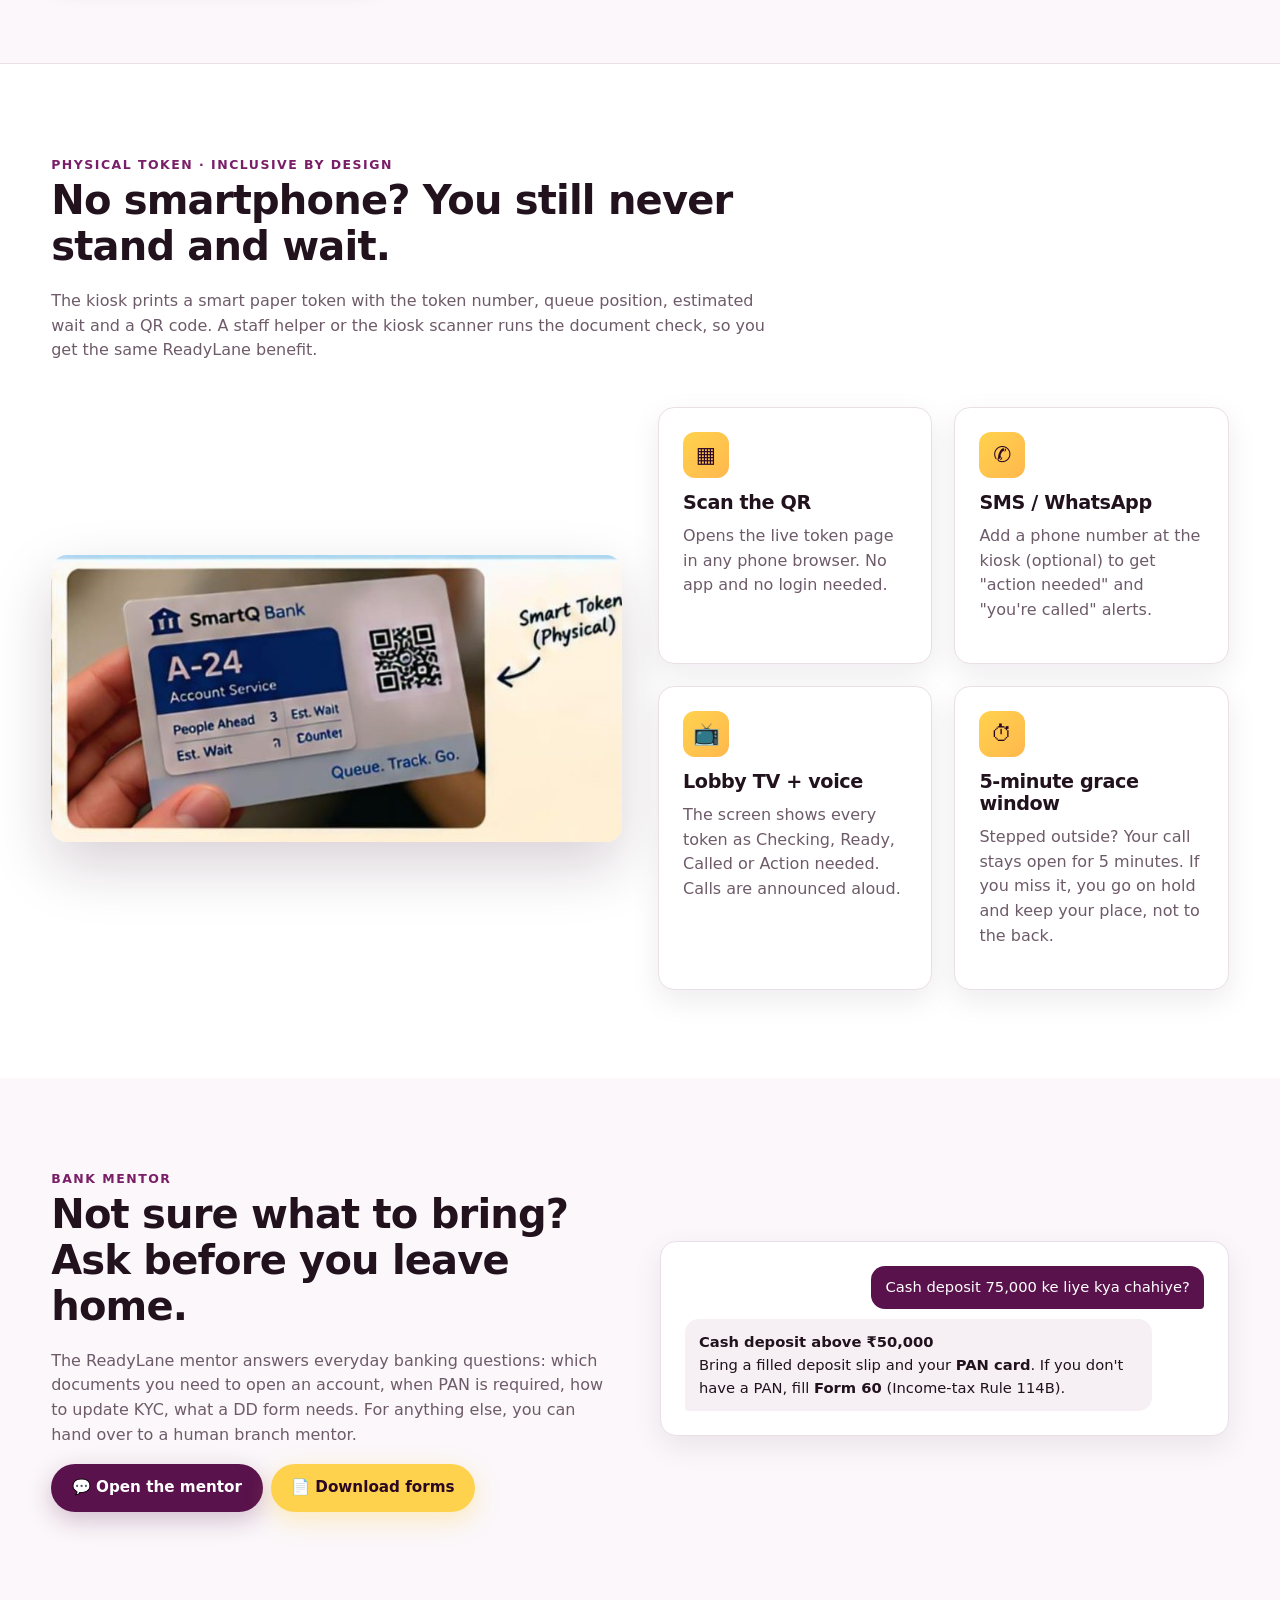
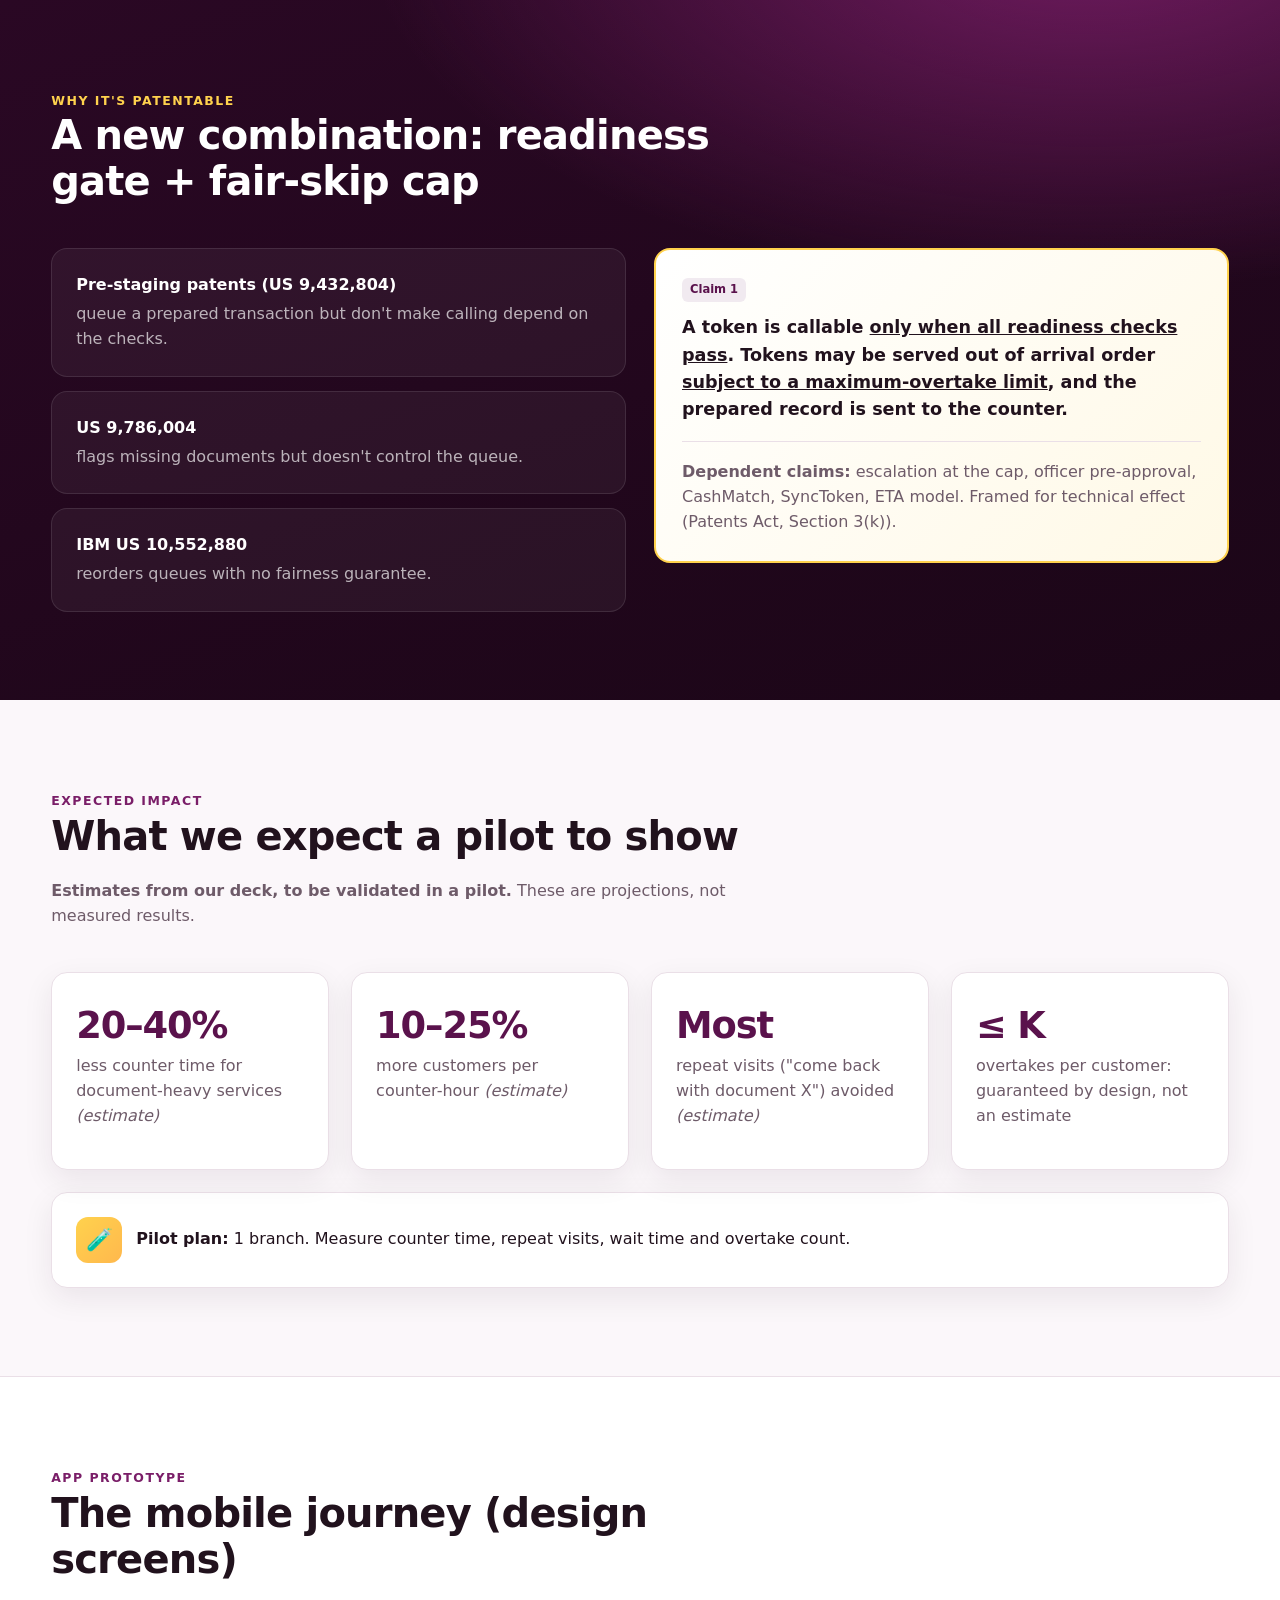
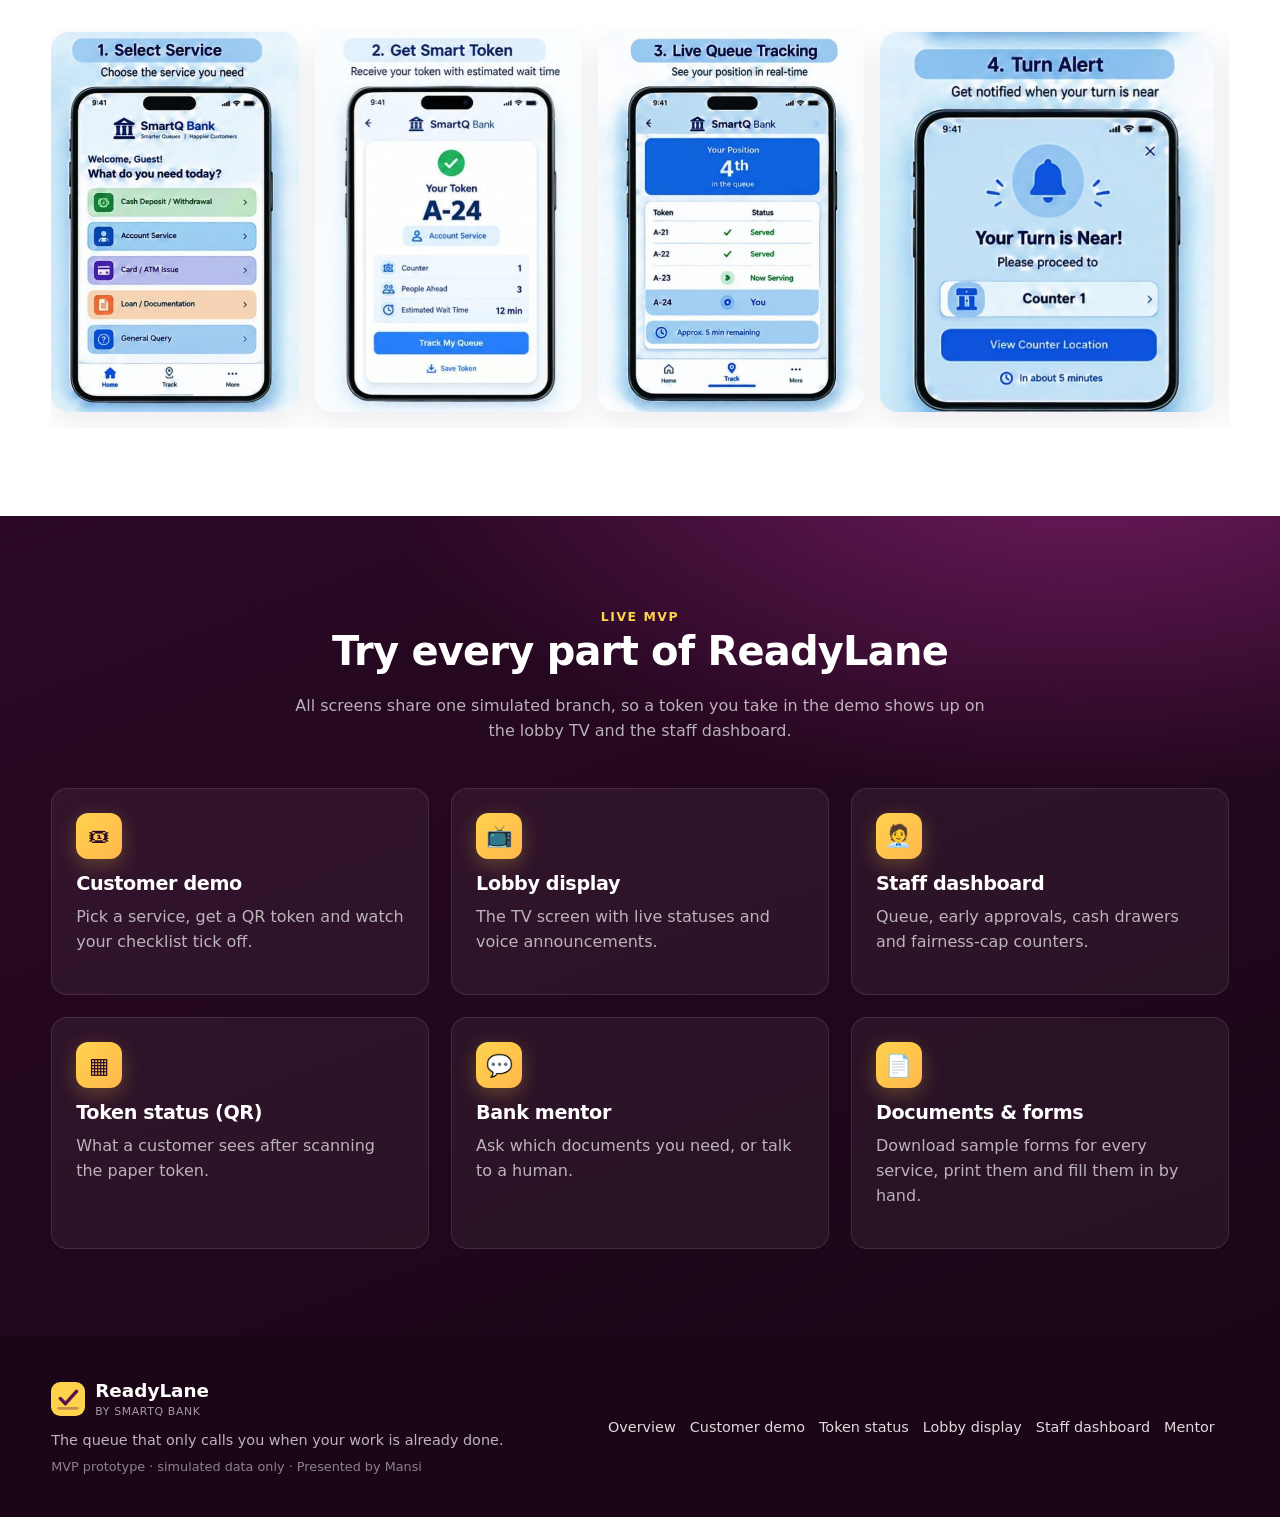
==== commit 8618bdba: "Add Hindi toggle, Documents page, easy mode" ====
--- a/index.html
+++ b/index.html
@@ -1,5 +1,5 @@
 <!doctype html>
-<html lang="en"><head>
+<html lang="en" data-title="ix.title"><head>
 <meta charset="utf-8"><meta name="viewport" content="width=device-width,initial-scale=1">
 <title>ReadyLane by SmartQ Bank: the queue that only calls you when your work is done</title>
 <meta name="description" content="ReadyLane: bank branch queue that runs your service checklist in the background and calls you only when everything is ready, with a hard fairness cap.">
@@ -53,33 +53,47 @@
  <div class="container hero-grid">
   <div class="fade-up">
    <span class="eyebrow light">SmartQ Bank · ReadyLane</span>
-   <h1>The queue that only calls you when your work is <span class="hl">already done.</span></h1>
-   <p class="lead">Take a token and ReadyLane starts checking everything your service needs: documents, records, officer approval, cash at the counter and joint holders. You're only called when every check has passed. If something is missing, you hear about it straight away, before you reach the counter.</p>
+   <h1 data-i18n-html="ix.h1">The queue that only calls you when your work is <span class="hl">already done.</span></h1>
+   <p class="lead" data-i18n="ix.lead">Take a token and ReadyLane starts checking everything your service needs: documents, records, officer approval, cash at the counter and joint holders. You're only called when every check has passed. If something is missing, you hear about it straight away, before you reach the counter.</p>
    <div class="hero-ctas">
-    <a class="btn btn-gold" href="demo.html">▶ Try the customer demo</a>
-    <a class="btn btn-ghost" href="staff.html">See the fairness cap live</a>
+    <a class="btn btn-gold" href="demo.html" data-i18n="ix.cta1">▶ Try the customer demo</a>
+    <a class="btn btn-ghost" href="staff.html" data-i18n="ix.cta2">See the fairness cap live</a>
    </div>
    <div class="pill-row">
-    <span class="pill">✓ Readiness gate</span><span class="pill">⚖ Hard fairness cap</span><span class="pill">🎟 Paper token + QR</span><span class="pill">📺 Lobby TV + voice</span><span class="pill">💬 Bank mentor</span>
+    <span class="pill" data-i18n="ix.pill1">✓ Readiness gate</span><span class="pill" data-i18n="ix.pill2">⚖ Hard fairness cap</span><span class="pill" data-i18n="ix.pill3">🎟 Paper token + QR</span><span class="pill" data-i18n="ix.pill4">📺 Lobby TV + voice</span><span class="pill" data-i18n="ix.pill5">💬 Bank mentor</span><span class="pill" data-i18n="ix.pill6">🇮🇳 Hindi + easy mode</span>
    </div>
   </div>
   <div class="hero-visual">
    <div class="phone hero-phone"><div class="phone-notch"></div><div class="phone-screen">
-    <div class="app-top"><div style="font-size:.78rem;opacity:.8">Cash withdrawal · ₹3,00,000</div><div class="tk">C-19</div>
-     <span class="chip checking" style="background:rgba(255,255,255,.18);color:#fff">Checking · about 6 min</span></div>
+    <div class="app-top"><div style="font-size:.78rem;opacity:.8" data-i18n="ix.ph.svc">Cash withdrawal · ₹3,00,000</div><div class="tk">C-19</div>
+     <span class="chip checking" style="background:rgba(255,255,255,.18);color:#fff" data-i18n="ix.ph.chip">Checking · about 6 min</span></div>
     <div class="app-body">
      <ul class="checklist">
-      <li class="check pass"><span class="ic">✓</span><div><div class="t">Withdrawal slip verified</div><div class="d">Figures, words & signature</div></div></li>
-      <li class="check pass"><span class="ic">✓</span><div><div class="t">Records match</div><div class="d">Balance OK · specimen loaded</div></div></li>
-      <li class="check running"><span class="ic"></span><div><div class="t">Officer pre-approval</div><div class="d">Above ₹2,00,000 teller limit</div></div></li>
-      <li class="check"><span class="ic">4</span><div><div class="t">Cash ready (CashMatch)</div><div class="d">Drawer & denominations</div></div></li>
-      <li class="check"><span class="ic">5</span><div><div class="t">Joint holder present</div><div class="d">SyncToken check-in</div></div></li>
+      <li class="check pass"><span class="ic">✓</span><div><div class="t" data-i18n="ck.cw.docs.l">Withdrawal slip verified</div><div class="d" data-i18n="ix.ph.d1">Figures, words &amp; signature</div></div></li>
+      <li class="check pass"><span class="ic">✓</span><div><div class="t" data-i18n="ck.records.l">Records match</div><div class="d" data-i18n="ix.ph.d2">Balance OK · specimen loaded</div></div></li>
+      <li class="check running"><span class="ic"></span><div><div class="t" data-i18n="ck.appr.l">Officer pre-approval</div><div class="d" data-i18n="ix.ph.d3">Above ₹2,00,000 teller limit</div></div></li>
+      <li class="check"><span class="ic">4</span><div><div class="t" data-i18n="ck.cash.l">Cash ready (CashMatch)</div><div class="d" data-i18n="ix.ph.d4">Drawer &amp; denominations</div></div></li>
+      <li class="check"><span class="ic">5</span><div><div class="t" data-i18n="ix.ph.l5">Joint holder present</div><div class="d" data-i18n="ix.ph.d5">SyncToken check-in</div></div></li>
      </ul>
-     <p class="sim-note" style="margin-top:12px">Example screen (simulated)</p>
+     <p class="sim-note" style="margin-top:12px" data-i18n="ix.ph.note">Example screen (simulated)</p>
     </div></div></div>
-   <div class="float-card fc1"><span style="font-size:1.4rem">✆</span><div><b>Next: WhatsApp alert</b>"C-19, you're ready. Go to Counter 2"</div></div>
-   <div class="float-card fc2"><span style="font-size:1.4rem">⚖</span><div><b>Fair-Skip</b>Nobody is overtaken more than K times</div></div>
-  </div>
+   <div class="float-card fc1"><span style="font-size:1.4rem">✆</span><div data-i18n-html="ix.fc1"><b>Next: WhatsApp alert</b>"C-19, you're ready. Go to Counter 2"</div></div>
+   <div class="float-card fc2"><span style="font-size:1.4rem">⚖</span><div data-i18n-html="ix.fc2"><b>Fair-Skip</b>Nobody is overtaken more than K times</div></div>
+  </div>
+ </div>
+</section>
+
+<!-- CUSTOMER QUICK START: big picture buttons, works for people who don't read well -->
+<section class="cust-start" id="start" aria-labelledby="custH">
+ <div class="container">
+  <div class="section-head center"><span class="eyebrow" data-i18n="ix.cust.eb">Are you a customer?</span><h2 id="custH" data-i18n="ix.cust.h">Start here</h2></div>
+  <div class="big-tiles">
+   <a class="big-tile" href="demo.html"><span class="bt-ic" aria-hidden="true">🎟</span><b data-i18n="ix.cust.t1">Take a token</b></a>
+   <a class="big-tile" href="documents.html"><span class="bt-ic" aria-hidden="true">📄</span><b data-i18n="ix.cust.t2">Forms &amp; documents</b></a>
+   <a class="big-tile" href="mentor.html"><span class="bt-ic" aria-hidden="true">💬</span><b data-i18n="ix.cust.t3">Ask a question</b></a>
+   <a class="big-tile" href="status.html"><span class="bt-ic" aria-hidden="true">▦</span><b data-i18n="ix.cust.t4">My token</b></a>
+  </div>
+  <div class="pic-steps" style="margin-top:22px"></div>
  </div>
 </section>
 
@@ -87,29 +101,29 @@
 <section id="problem">
  <div class="container grid g2" style="align-items:center;gap:48px">
   <div>
-   <span class="eyebrow">The problem</span>
-   <h2>Bank queues waste time even after you reach the counter.</h2>
+   <span class="eyebrow" data-i18n="ix.pr.eb">The problem</span>
+   <h2 data-i18n="ix.pr.h">Bank queues waste time even after you reach the counter.</h2>
    <ul class="list" style="margin:18px 0 22px">
-    <li>Long waits with no idea how long</li>
-    <li>Overcrowded counters at peak hours</li>
-    <li>Standing in line for long periods</li>
-    <li>Elderly and disabled customers struggle most</li>
+    <li data-i18n="ix.pr.1">Long waits with no idea how long</li>
+    <li data-i18n="ix.pr.2">Overcrowded counters at peak hours</li>
+    <li data-i18n="ix.pr.3">Standing in line for long periods</li>
+    <li data-i18n="ix.pr.4">Elderly and disabled customers struggle most</li>
    </ul>
-   <div class="callout"><b>Hidden pain:</b> you finally reach the counter and get sent back for a missing document or approval. The whole wait was wasted, and so was the teller's time.</div>
-  </div>
-  <img class="problem-img" src="assets/img/crowded-branch.jpg" alt="Crowded bank branch">
+   <div class="callout" data-i18n-html="ix.pr.call"><b>Hidden pain:</b> you finally reach the counter and get sent back for a missing document or approval. The whole wait was wasted, and so was the teller's time.</div>
+  </div>
+  <img class="problem-img" src="assets/img/crowded-branch.jpg" alt="Crowded bank branch" data-i18n-alt="ix.pr.alt">
  </div>
 </section>
 
 <!-- WHAT EXISTS -->
 <section style="background:#fff;border-top:1px solid var(--line);border-bottom:1px solid var(--line)">
  <div class="container">
-  <div class="section-head"><span class="eyebrow">What already exists</span><h2>Tokens and tracking are solved. Readiness isn't.</h2>
-   <p class="muted">Tokens and tracking alone are not patentable, so we needed something new.</p></div>
+  <div class="section-head"><span class="eyebrow" data-i18n="ix.ex.eb">What already exists</span><h2 data-i18n="ix.ex.h">Tokens and tracking are solved. Readiness isn't.</h2>
+   <p class="muted" data-i18n="ix.ex.p">Tokens and tracking alone are not patentable, so we needed something new.</p></div>
   <div class="grid g3">
-   <div class="card"><div class="icon-badge">🎫</div><h3>Queue systems</h3><p class="muted">Qmatic, Wavetec, Qminder offer QR tokens, wait-time estimates and live tracking. Wavetec adds priority rules and service-based routing.</p></div>
-   <div class="card"><div class="icon-badge">📜</div><h3>Queue & pre-staging patents</h3><p class="muted">US 11,676,080 and US 11,770,477 (tokens + ETA). US 9,432,804 and US 11,715,084 pre-stage bank transactions.</p></div>
-   <div class="card"><div class="icon-badge">🇮🇳</div><h3>India</h3><p class="muted">Application 202541030105 covers QR queues and ETA alerts. None of these make calling conditional on readiness while capping overtakes.</p></div>
+   <div class="card"><div class="icon-badge">🎫</div><h3 data-i18n="ix.ex.1h">Queue systems</h3><p class="muted" data-i18n="ix.ex.1p">Qmatic, Wavetec, Qminder offer QR tokens, wait-time estimates and live tracking. Wavetec adds priority rules and service-based routing.</p></div>
+   <div class="card"><div class="icon-badge">📜</div><h3 data-i18n="ix.ex.2h">Queue &amp; pre-staging patents</h3><p class="muted" data-i18n="ix.ex.2p">US 11,676,080 and US 11,770,477 (tokens + ETA). US 9,432,804 and US 11,715,084 pre-stage bank transactions.</p></div>
+   <div class="card"><div class="icon-badge">🇮🇳</div><h3 data-i18n="ix.ex.3h">India</h3><p class="muted" data-i18n="ix.ex.3p">Application 202541030105 covers QR queues and ETA alerts. None of these make calling conditional on readiness while capping overtakes.</p></div>
   </div>
  </div>
 </section>
@@ -117,33 +131,33 @@
 <!-- HOW IT WORKS -->
 <section id="how">
  <div class="container">
-  <div class="section-head center"><span class="eyebrow">How ReadyLane works</span><h2>From token to counter, already prepared</h2></div>
+  <div class="section-head center"><span class="eyebrow" data-i18n="ix.how.eb">How ReadyLane works</span><h2 data-i18n="ix.how.h">From token to counter, already prepared</h2></div>
   <div class="flow">
-   <div class="card"><h3>Take token, declare service</h3><p class="muted">Use the app, the kiosk or a staff helper. Paper tokens get a QR code.</p></div>
-   <div class="card"><h3>Checklist built for your service</h3><p class="muted">A ₹3L withdrawal needs officer approval and cash. A KYC update needs neither.</p></div>
-   <div class="card"><h3>Checks run while you wait</h3><p class="muted">If something is missing, you get an instant fix alert on your phone, SMS or the lobby screen.</p></div>
-   <div class="card"><h3>Token turns READY</h3><p class="muted">Called to a free counter (the one holding your cash, for withdrawals).</p></div>
-   <div class="card"><h3>Teller gets a prepared screen</h3><p class="muted">Documents, signature specimen and approval are already loaded, so service is faster.</p></div>
+   <div class="card"><h3 data-i18n="ix.how.1h">Take token, declare service</h3><p class="muted" data-i18n="ix.how.1p">Use the app, the kiosk or a staff helper. Paper tokens get a QR code.</p></div>
+   <div class="card"><h3 data-i18n="ix.how.2h">Checklist built for your service</h3><p class="muted" data-i18n="ix.how.2p">A ₹3L withdrawal needs officer approval and cash. A KYC update needs neither.</p></div>
+   <div class="card"><h3 data-i18n="ix.how.3h">Checks run while you wait</h3><p class="muted" data-i18n="ix.how.3p">If something is missing, you get an instant fix alert on your phone, SMS or the lobby screen.</p></div>
+   <div class="card"><h3 data-i18n="ix.how.4h">Token turns READY</h3><p class="muted" data-i18n="ix.how.4p">Called to a free counter (the one holding your cash, for withdrawals).</p></div>
+   <div class="card"><h3 data-i18n="ix.how.5h">Teller gets a prepared screen</h3><p class="muted" data-i18n="ix.how.5p">Documents, signature specimen and approval are already loaded, so service is faster.</p></div>
   </div>
   <div class="stage-bar" style="justify-content:center">
-   <span class="s">Issued</span>›<span class="s">Preparing</span>›<span class="s y">Ready</span>›<span class="s">Called</span>›<span class="s">Served</span>
-  </div>
-  <p class="muted" style="text-align:center;margin-top:12px">ETA = remaining check time and expected counter wait, whichever is longer, since the checks run while you wait.</p>
+   <span class="s" data-i18n="stage.0">Issued</span>›<span class="s" data-i18n="stage.1">Preparing</span>›<span class="s y" data-i18n="stage.2">Ready</span>›<span class="s" data-i18n="stage.3">Called</span>›<span class="s" data-i18n="stage.4">Served</span>
+  </div>
+  <p class="muted" style="text-align:center;margin-top:12px" data-i18n="ix.how.eta">ETA = remaining check time and expected counter wait, whichever is longer, since the checks run while you wait.</p>
  </div>
 </section>
 
 <!-- CHECKLIST -->
 <section class="dark" id="checklist">
  <div class="container">
-  <div class="section-head"><span class="eyebrow light">The readiness checklist</span><h2>Five checks, applied only where they make sense</h2>
-   <p class="muted">Each service gets its own checklist. Nobody waits for a cash check on an address change.</p></div>
+  <div class="section-head"><span class="eyebrow light" data-i18n="ix.ck.eb">The readiness checklist</span><h2 data-i18n="ix.ck.h">Five checks, applied only where they make sense</h2>
+   <p class="muted" data-i18n="ix.ck.p">Each service gets its own checklist. Nobody waits for a cash check on an address change.</p></div>
   <div class="grid g3 ck-grid">
-   <div class="card"><h3><span class="icon-badge" style="margin:0">📄</span>Documents complete</h3><p class="muted">Scanned and verified, e.g. PAN or Form 60 for cash deposits above ₹50,000, or payee details on a DD form.</p><div class="applies">Applies to: every service</div></div>
-   <div class="card"><h3><span class="icon-badge" style="margin:0">🗂</span>Records match</h3><p class="muted">Core banking check: account status, balance, CKYC. The signature specimen is pre-loaded for the teller.</p><div class="applies">Applies to: every service</div></div>
-   <div class="card"><h3><span class="icon-badge" style="margin:0">✍</span>Officer pre-approval</h3><p class="muted">Requested in advance when the amount exceeds the teller limit (₹2,00,000 in this demo; set by bank policy), plus account opening and loan desk slots.</p><div class="applies">Applies to: large withdrawals, account opening, loan enquiry</div></div>
-   <div class="card"><h3><span class="icon-badge" style="margin:0">💰</span>Cash ready (CashMatch)</h3><p class="muted">Confirms a counter drawer has the amount in the right denominations and earmarks it, with a vault top-up if needed.</p><div class="applies">Applies to: cash withdrawals only</div></div>
-   <div class="card"><h3><span class="icon-badge" style="margin:0">👥</span>Everyone present (SyncToken)</h3><p class="muted">Joint holders, second applicants, nominee or caregiver check in on the same token.</p><div class="applies">Applies to: jointly-operated withdrawals, joint account opening</div></div>
-   <div class="card"><h3><span class="icon-badge" style="margin:0">⚡</span>Instant fix alerts</h3><p class="muted">If a check fails, the token shows <b>Action needed</b> with the exact fix (upload PAN, re-sign a slip). You keep your place.</p><div class="applies">Applies to: any failed check</div></div>
+   <div class="card"><h3><span class="icon-badge" style="margin:0">📄</span><span data-i18n="ix.ck.1h">Documents complete</span></h3><p class="muted" data-i18n="ix.ck.1p">Scanned and verified, e.g. PAN or Form 60 for cash deposits above ₹50,000, or payee details on a DD form.</p><div class="applies" data-i18n="ix.ck.1a">Applies to: every service</div></div>
+   <div class="card"><h3><span class="icon-badge" style="margin:0">🗂</span><span data-i18n="ix.ck.2h">Records match</span></h3><p class="muted" data-i18n="ix.ck.2p">Core banking check: account status, balance, CKYC. The signature specimen is pre-loaded for the teller.</p><div class="applies" data-i18n="ix.ck.2a">Applies to: every service</div></div>
+   <div class="card"><h3><span class="icon-badge" style="margin:0">✍</span><span data-i18n="ix.ck.3h">Officer pre-approval</span></h3><p class="muted" data-i18n="ix.ck.3p">Requested in advance when the amount exceeds the teller limit (₹2,00,000 in this demo; set by bank policy), plus account opening and loan desk slots.</p><div class="applies" data-i18n="ix.ck.3a">Applies to: large withdrawals, account opening, loan enquiry</div></div>
+   <div class="card"><h3><span class="icon-badge" style="margin:0">💰</span><span data-i18n="ix.ck.4h">Cash ready (CashMatch)</span></h3><p class="muted" data-i18n="ix.ck.4p">Confirms a counter drawer has the amount in the right denominations and earmarks it, with a vault top-up if needed.</p><div class="applies" data-i18n="ix.ck.4a">Applies to: cash withdrawals only</div></div>
+   <div class="card"><h3><span class="icon-badge" style="margin:0">👥</span><span data-i18n="ix.ck.5h">Everyone present (SyncToken)</span></h3><p class="muted" data-i18n="ix.ck.5p">Joint holders, second applicants, nominee or caregiver check in on the same token.</p><div class="applies" data-i18n="ix.ck.5a">Applies to: jointly-operated withdrawals, joint account opening</div></div>
+   <div class="card"><h3><span class="icon-badge" style="margin:0">⚡</span><span data-i18n="ix.ck.6h">Instant fix alerts</span></h3><p class="muted" data-i18n-html="ix.ck.6p">If a check fails, the token shows <b>Action needed</b> with the exact fix (upload PAN, re-sign a slip). You keep your place.</p><div class="applies" data-i18n="ix.ck.6a">Applies to: any failed check</div></div>
   </div>
  </div>
 </section>
@@ -152,24 +166,24 @@
 <section id="fairness">
  <div class="container grid g2" style="gap:44px;align-items:center">
   <div>
-   <span class="eyebrow">Fair-Skip Guarantee</span>
-   <h2>Ready customers go first. Nobody gets pushed back forever.</h2>
+   <span class="eyebrow" data-i18n="ix.fa.eb">Fair-Skip Guarantee</span>
+   <h2 data-i18n="ix.fa.h">Ready customers go first. Nobody gets pushed back forever.</h2>
    <ul class="list ok" style="margin:18px 0">
-    <li>Ready customers are served ahead of tokens that are still being checked</li>
-    <li>Every time a later token is served first, your <b>overtake counter</b> goes up by 1</li>
-    <li>At <b>K overtakes</b> your token is locked: nobody who arrived after you can be served before you</li>
-    <li>Max wait hit? The help desk resolves your pending items and the next suitable counter is reserved for you</li>
-    <li>Seniors and disabled customers keep priority within the ready lane</li>
+    <li data-i18n-html="ix.fa.1">Ready customers are served ahead of tokens that are still being checked</li>
+    <li data-i18n-html="ix.fa.2">Every time a later token is served first, your <b>overtake counter</b> goes up by 1</li>
+    <li data-i18n-html="ix.fa.3">At <b>K overtakes</b> your token is locked: nobody who arrived after you can be served before you</li>
+    <li data-i18n-html="ix.fa.4">Max wait hit? The help desk resolves your pending items and the next suitable counter is reserved for you</li>
+    <li data-i18n-html="ix.fa.5">Seniors and disabled customers keep priority within the ready lane</li>
    </ul>
-   <a class="btn btn-plum" href="staff.html">Watch it on the staff dashboard →</a>
+   <a class="btn btn-plum" href="staff.html" data-i18n="ix.fa.btn">Watch it on the staff dashboard →</a>
   </div>
   <div class="fair-demo card" id="fairDemo">
    <div style="display:flex;justify-content:space-between;align-items:center;gap:10px;flex-wrap:wrap">
-    <b>Example with K = 3</b><button class="btn btn-sm btn-light" id="fairReplay">↻ Replay</button></div>
-   <p class="muted" style="font-size:.86rem;margin:6px 0 0">C-12 needs officer approval for ₹4.5L. Later customers who are already ready get served first, up to the cap.</p>
+    <b data-i18n="ix.fa.ex">Example with K = 3</b><button class="btn btn-sm btn-light" id="fairReplay" data-i18n="ix.fa.replay">↻ Replay</button></div>
+   <p class="muted" style="font-size:.86rem;margin:6px 0 0" data-i18n="ix.fa.p">C-12 needs officer approval for ₹4.5L. Later customers who are already ready get served first, up to the cap.</p>
    <div class="lane" id="fairLane"></div>
    <div id="fairMsg" style="font-weight:700;color:var(--plum);min-height:48px;margin-top:8px"></div>
-   <p class="sim-note">Legend: <span class="tok p" style="min-width:0;padding:2px 8px">checking</span> <span class="tok r" style="min-width:0;padding:2px 8px">ready</span> <span class="tok l" style="min-width:0;padding:2px 8px">locked</span></p>
+   <p class="sim-note"><span data-i18n="ix.fa.leg">Legend:</span> <span class="tok p" style="min-width:0;padding:2px 8px" data-i18n="ix.fa.l1">checking</span> <span class="tok r" style="min-width:0;padding:2px 8px" data-i18n="ix.fa.l2">ready</span> <span class="tok l" style="min-width:0;padding:2px 8px" data-i18n="ix.fa.l3">locked</span></p>
   </div>
  </div>
 </section>
@@ -177,15 +191,15 @@
 <!-- PHYSICAL TOKEN & INCLUSION -->
 <section style="background:#fff;border-top:1px solid var(--line)" id="physical">
  <div class="container">
-  <div class="section-head"><span class="eyebrow">Physical token · inclusive by design</span><h2>No smartphone? You still never stand and wait.</h2>
-   <p class="muted">The kiosk prints a smart paper token with the token number, queue position, estimated wait and a QR code. A staff helper or the kiosk scanner runs the document check, so you get the same ReadyLane benefit.</p></div>
+  <div class="section-head"><span class="eyebrow" data-i18n="ix.ph2.eb">Physical token · inclusive by design</span><h2 data-i18n="ix.ph2.h">No smartphone? You still never stand and wait.</h2>
+   <p class="muted" data-i18n="ix.ph2.p">The kiosk prints a smart paper token with the token number, queue position, estimated wait and a QR code. A staff helper or the kiosk scanner runs the document check, so you get the same ReadyLane benefit.</p></div>
   <div class="grid g2" style="gap:36px;align-items:center">
-   <img class="token-photo" src="assets/img/physical-token.jpg" alt="SmartQ Bank physical token A-24 with QR code">
+   <img class="token-photo" src="assets/img/physical-token.jpg" alt="SmartQ Bank physical token A-24 with QR code" data-i18n-alt="ix.ph2.alt">
    <div class="grid g2">
-    <div class="card"><div class="icon-badge">▦</div><h3>Scan the QR</h3><p class="muted">Opens the live token page in any phone browser. No app and no login needed.</p></div>
-    <div class="card"><div class="icon-badge">✆</div><h3>SMS / WhatsApp</h3><p class="muted">Add a phone number at the kiosk (optional) to get "action needed" and "you're called" alerts.</p></div>
-    <div class="card"><div class="icon-badge">📺</div><h3>Lobby TV + voice</h3><p class="muted">The screen shows every token as Checking, Ready, Called or Action needed. Calls are announced aloud.</p></div>
-    <div class="card"><div class="icon-badge">⏱</div><h3>5-minute grace window</h3><p class="muted">Stepped outside? Your call stays open for 5 minutes. If you miss it, you go on hold and keep your place, not to the back.</p></div>
+    <div class="card"><div class="icon-badge">▦</div><h3 data-i18n="ix.ph2.1h">Scan the QR</h3><p class="muted" data-i18n="ix.ph2.1p">Opens the live token page in any phone browser. No app and no login needed.</p></div>
+    <div class="card"><div class="icon-badge">✆</div><h3>SMS / WhatsApp</h3><p class="muted" data-i18n="ix.ph2.2p">Add a phone number at the kiosk (optional) to get "action needed" and "you're called" alerts.</p></div>
+    <div class="card"><div class="icon-badge">📺</div><h3 data-i18n="ix.ph2.3h">Lobby TV + voice</h3><p class="muted" data-i18n="ix.ph2.3p">The screen shows every token as Checking, Ready, Called or Action needed. Calls are announced aloud.</p></div>
+    <div class="card"><div class="icon-badge">⏱</div><h3 data-i18n="ix.ph2.4h">5-minute grace window</h3><p class="muted" data-i18n="ix.ph2.4p">Stepped outside? Your call stays open for 5 minutes. If you miss it, you go on hold and keep your place, not to the back.</p></div>
    </div>
   </div>
  </div>
@@ -195,15 +209,15 @@
 <section id="mentor-teaser">
  <div class="container grid g2" style="align-items:center;gap:40px">
   <div>
-   <span class="eyebrow">Bank mentor</span>
-   <h2>Not sure what to bring? Ask before you leave home.</h2>
-   <p class="muted">The ReadyLane mentor answers everyday banking questions: which documents you need to open an account, when PAN is required, how to update KYC, what a DD form needs. For anything else, you can hand over to a human branch mentor.</p>
-   <a class="btn btn-plum" href="mentor.html">💬 Open the mentor</a>
+   <span class="eyebrow" data-i18n="ix.mt.eb">Bank mentor</span>
+   <h2 data-i18n="ix.mt.h">Not sure what to bring? Ask before you leave home.</h2>
+   <p class="muted" data-i18n="ix.mt.p">The ReadyLane mentor answers everyday banking questions: which documents you need to open an account, when PAN is required, how to update KYC, what a DD form needs. For anything else, you can hand over to a human branch mentor.</p>
+   <div class="ctrls"><a class="btn btn-plum" href="mentor.html" data-i18n="ix.mt.btn">💬 Open the mentor</a><a class="btn btn-gold" href="documents.html" data-i18n="ix.mt.docs">📄 Download forms</a></div>
   </div>
   <div class="card">
    <div style="display:grid;gap:10px;font-size:.92rem">
-    <div style="justify-self:end;background:var(--plum);color:#fff;padding:10px 14px;border-radius:14px 14px 4px 14px;max-width:80%">Cash deposit 75,000 ke liye kya chahiye?</div>
-    <div style="background:#F6EFF4;padding:12px 14px;border-radius:14px 14px 14px 4px;max-width:90%"><b>Cash deposit above ₹50,000</b><br>Bring a filled deposit slip and your <b>PAN card</b>. If you don't have a PAN, fill <b>Form 60</b> (Income-tax Rule 114B).</div>
+    <div style="justify-self:end;background:var(--plum);color:#fff;padding:10px 14px;border-radius:14px 14px 4px 14px;max-width:80%" data-i18n="ix.mt.q">Cash deposit 75,000 ke liye kya chahiye?</div>
+    <div style="background:#F6EFF4;padding:12px 14px;border-radius:14px 14px 14px 4px;max-width:90%" data-i18n-html="ix.mt.a"><b>Cash deposit above ₹50,000</b><br>Bring a filled deposit slip and your <b>PAN card</b>. If you don't have a PAN, fill <b>Form 60</b> (Income-tax Rule 114B).</div>
    </div>
   </div>
  </div>
@@ -212,18 +226,18 @@
 <!-- PATENT -->
 <section class="dark" id="patent">
  <div class="container">
-  <div class="section-head"><span class="eyebrow light">Why it's patentable</span><h2>A new combination: readiness gate + fair-skip cap</h2></div>
+  <div class="section-head"><span class="eyebrow light" data-i18n="ix.pt.eb">Why it's patentable</span><h2 data-i18n="ix.pt.h">A new combination: readiness gate + fair-skip cap</h2></div>
   <div class="grid g2" style="gap:28px;align-items:start">
    <div class="grid" style="gap:14px">
-    <div class="card"><b>Pre-staging patents (US 9,432,804)</b><p class="muted" style="margin:4px 0 0">queue a prepared transaction but don't make calling depend on the checks.</p></div>
-    <div class="card"><b>US 9,786,004</b><p class="muted" style="margin:4px 0 0">flags missing documents but doesn't control the queue.</p></div>
-    <div class="card"><b>IBM US 10,552,880</b><p class="muted" style="margin:4px 0 0">reorders queues with no fairness guarantee.</p></div>
+    <div class="card"><b data-i18n="ix.pt.1b">Pre-staging patents (US 9,432,804)</b><p class="muted" style="margin:4px 0 0" data-i18n="ix.pt.1p">queue a prepared transaction but don't make calling depend on the checks.</p></div>
+    <div class="card"><b>US 9,786,004</b><p class="muted" style="margin:4px 0 0" data-i18n="ix.pt.2p">flags missing documents but doesn't control the queue.</p></div>
+    <div class="card"><b>IBM US 10,552,880</b><p class="muted" style="margin:4px 0 0" data-i18n="ix.pt.3p">reorders queues with no fairness guarantee.</p></div>
    </div>
    <div class="claim" style="color:var(--ink)">
-    <span class="tag">Claim 1</span>
-    <p style="font-size:1.1rem;font-weight:600;margin:12px 0">A token is callable <u>only when all readiness checks pass</u>. Tokens may be served out of arrival order <u>subject to a maximum-overtake limit</u>, and the prepared record is sent to the counter.</p>
+    <span class="tag" data-i18n="ix.pt.tag">Claim 1</span>
+    <p style="font-size:1.1rem;font-weight:600;margin:12px 0" data-i18n-html="ix.pt.claim">A token is callable <u>only when all readiness checks pass</u>. Tokens may be served out of arrival order <u>subject to a maximum-overtake limit</u>, and the prepared record is sent to the counter.</p>
     <div class="divider"></div>
-    <p class="muted" style="margin:0"><b>Dependent claims:</b> escalation at the cap, officer pre-approval, CashMatch, SyncToken, ETA model. Framed for technical effect (Patents Act, Section 3(k)).</p>
+    <p class="muted" style="margin:0" data-i18n-html="ix.pt.dep"><b>Dependent claims:</b> escalation at the cap, officer pre-approval, CashMatch, SyncToken, ETA model. Framed for technical effect (Patents Act, Section 3(k)).</p>
    </div>
   </div>
  </div>
@@ -232,22 +246,22 @@
 <!-- IMPACT -->
 <section id="impact">
  <div class="container">
-  <div class="section-head"><span class="eyebrow">Expected impact</span><h2>What we expect a pilot to show</h2>
-   <p class="muted"><b>Estimates from our deck, to be validated in a pilot.</b> These are projections, not measured results.</p></div>
+  <div class="section-head"><span class="eyebrow" data-i18n="ix.im.eb">Expected impact</span><h2 data-i18n="ix.im.h">What we expect a pilot to show</h2>
+   <p class="muted" data-i18n-html="ix.im.p"><b>Estimates from our deck, to be validated in a pilot.</b> These are projections, not measured results.</p></div>
   <div class="grid g4">
-   <div class="card"><div class="stat">20–40%</div><p class="muted">less counter time for document-heavy services <i>(estimate)</i></p></div>
-   <div class="card"><div class="stat">10–25%</div><p class="muted">more customers per counter-hour <i>(estimate)</i></p></div>
-   <div class="card"><div class="stat">Most</div><p class="muted">repeat visits ("come back with document X") avoided <i>(estimate)</i></p></div>
-   <div class="card"><div class="stat">≤ K</div><p class="muted">overtakes per customer: guaranteed by design, not an estimate</p></div>
-  </div>
-  <div class="card" style="margin-top:22px;display:flex;gap:14px;align-items:center;flex-wrap:wrap"><span class="icon-badge" style="margin:0">🧪</span><div><b>Pilot plan:</b> 1 branch. Measure counter time, repeat visits, wait time and overtake count.</div></div>
+   <div class="card"><div class="stat">20–40%</div><p class="muted" data-i18n-html="ix.im.1">less counter time for document-heavy services <i>(estimate)</i></p></div>
+   <div class="card"><div class="stat">10–25%</div><p class="muted" data-i18n-html="ix.im.2">more customers per counter-hour <i>(estimate)</i></p></div>
+   <div class="card"><div class="stat" data-i18n="ix.im.3s">Most</div><p class="muted" data-i18n-html="ix.im.3">repeat visits ("come back with document X") avoided <i>(estimate)</i></p></div>
+   <div class="card"><div class="stat">≤ K</div><p class="muted" data-i18n="ix.im.4">overtakes per customer: guaranteed by design, not an estimate</p></div>
+  </div>
+  <div class="card" style="margin-top:22px;display:flex;gap:14px;align-items:center;flex-wrap:wrap"><span class="icon-badge" style="margin:0">🧪</span><div data-i18n-html="ix.im.pilot"><b>Pilot plan:</b> 1 branch. Measure counter time, repeat visits, wait time and overtake count.</div></div>
  </div>
 </section>
 
 <!-- PROTOTYPE -->
 <section style="background:#fff;border-top:1px solid var(--line)">
  <div class="container">
-  <div class="section-head"><span class="eyebrow">App prototype</span><h2>The mobile journey (design screens)</h2></div>
+  <div class="section-head"><span class="eyebrow" data-i18n="ix.pro.eb">App prototype</span><h2 data-i18n="ix.pro.h">The mobile journey (design screens)</h2></div>
   <div class="proto">
    <img src="assets/img/proto-1-select.jpg" alt="Select service"><img src="assets/img/proto-2-token.jpg" alt="Get smart token"><img src="assets/img/proto-3-tracking.jpg" alt="Live queue tracking"><img src="assets/img/proto-4-alert.jpg" alt="Turn alert"><img src="assets/img/proto-5-counter.jpg" alt="Counter allocation"><img src="assets/img/proto-6-features.jpg" alt="Additional features">
   </div>
@@ -257,41 +271,37 @@
 <!-- DEMO LINKS -->
 <section class="dark">
  <div class="container">
-  <div class="section-head center"><span class="eyebrow light">Live MVP</span><h2>Try every part of ReadyLane</h2><p class="muted">All screens share one simulated branch, so a token you take in the demo shows up on the lobby TV and the staff dashboard.</p></div>
+  <div class="section-head center"><span class="eyebrow light" data-i18n="ix.dl.eb">Live MVP</span><h2 data-i18n="ix.dl.h">Try every part of ReadyLane</h2><p class="muted" data-i18n="ix.dl.p">All screens share one simulated branch, so a token you take in the demo shows up on the lobby TV and the staff dashboard.</p></div>
   <div class="grid g3 demo-links">
-   <a class="card" href="demo.html"><div class="icon-badge">🎟</div><h3>Customer demo</h3><p class="muted">Pick a service, get a QR token and watch your checklist tick off.</p></a>
-   <a class="card" href="lobby.html"><div class="icon-badge">📺</div><h3>Lobby display</h3><p class="muted">The TV screen with live statuses and voice announcements.</p></a>
-   <a class="card" href="staff.html"><div class="icon-badge">🧑‍💼</div><h3>Staff dashboard</h3><p class="muted">Queue, early approvals, cash drawers and fairness-cap counters.</p></a>
-   <a class="card" href="status.html"><div class="icon-badge">▦</div><h3>Token status (QR)</h3><p class="muted">What a customer sees after scanning the paper token.</p></a>
-   <a class="card" href="mentor.html"><div class="icon-badge">💬</div><h3>Bank mentor</h3><p class="muted">Ask which documents you need, or talk to a human.</p></a>
-   <a class="card" href="#fairness"><div class="icon-badge">⚖</div><h3>Fairness cap explained</h3><p class="muted">How "ready first" stays fair for everyone.</p></a>
+   <a class="card" href="demo.html"><div class="icon-badge">🎟</div><h3 data-i18n="ix.dl.1h">Customer demo</h3><p class="muted" data-i18n="ix.dl.1p">Pick a service, get a QR token and watch your checklist tick off.</p></a>
+   <a class="card" href="lobby.html"><div class="icon-badge">📺</div><h3 data-i18n="ix.dl.2h">Lobby display</h3><p class="muted" data-i18n="ix.dl.2p">The TV screen with live statuses and voice announcements.</p></a>
+   <a class="card" href="staff.html"><div class="icon-badge">🧑‍💼</div><h3 data-i18n="ix.dl.3h">Staff dashboard</h3><p class="muted" data-i18n="ix.dl.3p">Queue, early approvals, cash drawers and fairness-cap counters.</p></a>
+   <a class="card" href="status.html"><div class="icon-badge">▦</div><h3 data-i18n="ix.dl.4h">Token status (QR)</h3><p class="muted" data-i18n="ix.dl.4p">What a customer sees after scanning the paper token.</p></a>
+   <a class="card" href="mentor.html"><div class="icon-badge">💬</div><h3 data-i18n="ix.dl.5h">Bank mentor</h3><p class="muted" data-i18n="ix.dl.5p">Ask which documents you need, or talk to a human.</p></a>
+   <a class="card" href="documents.html"><div class="icon-badge">📄</div><h3 data-i18n="ix.dl.6h">Documents &amp; forms</h3><p class="muted" data-i18n="ix.dl.6p">Download sample forms for every service, print them and fill them in by hand.</p></a>
   </div>
  </div>
 </section>
 
 <footer id="footer"></footer>
+<script src="assets/js/i18n.js"></script>
 <script src="assets/js/common.js"></script>
 <script>
 // Fair-skip explainer animation (K = 3). Step-by-step, no randomness.
 (function(){
  const lane=document.getElementById('fairLane'),msg=document.getElementById('fairMsg');
- const base=[['C-12','p','₹4.5L · approval'],['A-12','r','KYC'],['C-13','r','deposit'],['R-11','r','DD'],['A-13','r','address']];
- const steps=[
-  {serve:null,ov:0,m:'C-12 is waiting for officer approval. A-12, C-13, R-11 and A-13 are already ready.'},
-  {serve:'A-12',ov:1,m:'A-12 (ready) is served first. C-12 overtaken 1/3.'},
-  {serve:'C-13',ov:2,m:'C-13 is served. C-12 overtaken 2/3.'},
-  {serve:'R-11',ov:3,m:'R-11 is served. C-12 hits the cap 3/3 and is LOCKED: help desk escalates, next counter reserved.'},
-  {serve:'C-12',ov:3,m:'Approval is fast-tracked and C-12 is served next. A-13 cannot overtake it, even though A-13 was ready.'},
- ];
+ const base=[['C-12','p','ix.t.c12'],['A-12','r','ix.t.kyc'],['C-13','r','ix.t.dep'],['R-11','r','ix.t.dd'],['A-13','r','ix.t.addr']];
+ const steps=[{serve:null,ov:0,m:'ix.f0'},{serve:'A-12',ov:1,m:'ix.f1'},{serve:'C-13',ov:2,m:'ix.f2'},{serve:'R-11',ov:3,m:'ix.f3'},{serve:'C-12',ov:3,m:'ix.f4'}];
  let i=0,served=[],timer;
- function render(){const s=steps[i];if(s.serve)served.push(s.serve);
+ function render(){const s=steps[i];if(s.serve&&!served.includes(s.serve))served.push(s.serve);
   lane.innerHTML=base.map(([id,c,l])=>{let cls=c;if(id==='C-12'&&s.ov>=3)cls='l';if(served.includes(id))cls='s';
-   const extra=id==='C-12'?' · '+s.ov+'/3':'';return '<div class="tok '+cls+'">'+id+'<small>'+l+extra+'</small></div>'}).join('');
-  msg.textContent=s.m;}
+   const extra=id==='C-12'?' · '+s.ov+'/3':'';return '<div class="tok '+cls+'">'+id+'<small>'+RL.t(l)+extra+'</small></div>'}).join('');
+  msg.textContent=RL.t(s.m);}
  function play(){clearInterval(timer);i=0;served=[];render();timer=setInterval(()=>{i++;if(i>=steps.length){clearInterval(timer);return}render()},2200)}
  document.getElementById('fairReplay').onclick=play;
  const io=new IntersectionObserver(e=>{if(e[0].isIntersecting){play();io.disconnect()}});io.observe(lane);
  render();
+ RL.onLang(render); // re-draw the current step in the new language
 })();
 </script>
 </body></html>
--- a/assets/css/style.css
+++ b/assets/css/style.css
@@ -0,0 +1,184 @@
+/* ReadyLane — shared styles. Palette taken from the SmartQ/ReadyLane deck. */
+:root{
+  --plum:#5A124C; --plum-2:#7A1E68; --plum-deep:#2A0824; --plum-ink:#1B0617;
+  --gold:#FFD24D; --gold-2:#FFE59A;
+  --bg:#FBF7FA; --card:#fff; --line:#EADFE7; --muted:#6E5B69; --ink:#21121D;
+  --ok:#14A06F; --ok-bg:#E5F7EF; --warn:#E8A317; --warn-bg:#FFF5DB; --bad:#D9414E; --bad-bg:#FDE8EA;
+  --info:#3B6FE0; --info-bg:#E8EFFD;
+  --r:16px; --r-sm:10px; --shadow:0 10px 30px rgba(42,8,36,.08); --shadow-lg:0 24px 60px rgba(42,8,36,.18);
+  --font: "Inter","Segoe UI",system-ui,-apple-system,Roboto,"Helvetica Neue",Arial,sans-serif;
+}
+*{box-sizing:border-box}
+html{scroll-behavior:smooth}
+body{margin:0;font-family:var(--font);color:var(--ink);background:var(--bg);line-height:1.55;-webkit-font-smoothing:antialiased}
+a{color:inherit}
+img{max-width:100%;display:block}
+.container{width:min(1180px,92vw);margin:0 auto}
+h1,h2,h3,h4{line-height:1.15;margin:0 0 .5em;letter-spacing:-.02em}
+h1{font-size:clamp(2.2rem,5vw,3.8rem);font-weight:800}
+h2{font-size:clamp(1.7rem,3.2vw,2.5rem);font-weight:800}
+h3{font-size:1.2rem;font-weight:700}
+p{margin:0 0 1em}
+.muted{color:var(--muted)}
+.eyebrow{display:inline-flex;gap:.5em;align-items:center;font-size:.78rem;font-weight:700;letter-spacing:.12em;text-transform:uppercase;color:var(--plum-2)}
+.eyebrow.light{color:var(--gold)}
+.hl{color:var(--gold)}
+.hl-plum{color:var(--plum)}
+
+/* ---------- Nav ---------- */
+.nav{position:sticky;top:0;z-index:50;background:rgba(42,8,36,.92);backdrop-filter:blur(10px);border-bottom:1px solid rgba(255,255,255,.08)}
+.nav .container{display:flex;align-items:center;gap:20px;height:64px}
+.brand{display:flex;align-items:center;gap:10px;text-decoration:none;color:#fff;font-weight:800;font-size:1.15rem;white-space:nowrap}
+.brand small{display:block;font-weight:500;font-size:.68rem;color:rgba(255,255,255,.6);letter-spacing:.06em;text-transform:uppercase;margin-top:-2px}
+.brand-mark{width:34px;height:34px;flex:none}
+.nav-links{display:flex;gap:4px;margin-left:auto;flex-wrap:nowrap}
+.nav-links a{color:rgba(255,255,255,.78);text-decoration:none;font-size:.9rem;font-weight:600;padding:8px 12px;border-radius:999px;transition:.2s;white-space:nowrap}
+.nav-links a:hover{color:#fff;background:rgba(255,255,255,.08)}
+.nav-links a.active{color:var(--plum-deep);background:var(--gold)}
+.nav-toggle{display:none;margin-left:auto;background:none;border:0;color:#fff;font-size:1.6rem;cursor:pointer}
+@media (max-width:920px){
+  .nav-toggle{display:block}
+  .nav-links{display:none;position:absolute;top:64px;left:0;right:0;flex-direction:column;background:var(--plum-deep);padding:12px 4vw 18px;border-bottom:1px solid rgba(255,255,255,.1)}
+  .nav-links.open{display:flex}
+}
+
+/* ---------- Buttons ---------- */
+.btn{display:inline-flex;align-items:center;justify-content:center;gap:.5em;padding:.8em 1.35em;border-radius:999px;border:0;font:inherit;font-weight:700;cursor:pointer;text-decoration:none;transition:transform .15s, box-shadow .2s, background .2s;font-size:.95rem}
+.btn:hover{transform:translateY(-1px)}
+.btn:disabled{opacity:.5;cursor:not-allowed;transform:none}
+.btn-gold{background:var(--gold);color:var(--plum-deep);box-shadow:0 8px 24px rgba(255,210,77,.35)}
+.btn-plum{background:var(--plum);color:#fff;box-shadow:0 8px 24px rgba(90,18,76,.25)}
+.btn-ghost{background:transparent;color:inherit;border:1.5px solid currentColor}
+.btn-light{background:#fff;color:var(--plum);border:1.5px solid var(--line)}
+.btn-sm{padding:.5em .95em;font-size:.84rem}
+.btn-ok{background:var(--ok);color:#fff}
+.btn-bad{background:var(--bad);color:#fff}
+
+/* ---------- Sections ---------- */
+section{padding:88px 0}
+.dark{background:radial-gradient(1200px 600px at 85% -10%,rgba(122,30,104,.9),transparent 60%),linear-gradient(160deg,var(--plum-deep),var(--plum-ink));color:#fff}
+.dark .muted{color:rgba(255,255,255,.68)}
+.section-head{max-width:720px;margin-bottom:44px}
+.section-head.center{margin-left:auto;margin-right:auto;text-align:center}
+.grid{display:grid;gap:22px}
+.g2{grid-template-columns:repeat(2,1fr)}.g3{grid-template-columns:repeat(3,1fr)}.g4{grid-template-columns:repeat(4,1fr)}
+@media (max-width:900px){.g3,.g4{grid-template-columns:repeat(2,1fr)}}
+@media (max-width:640px){.g2,.g3,.g4{grid-template-columns:1fr} section{padding:64px 0}}
+.card{background:var(--card);border:1px solid var(--line);border-radius:var(--r);padding:24px;box-shadow:var(--shadow)}
+.dark .card{background:rgba(255,255,255,.05);border-color:rgba(255,255,255,.1);box-shadow:none}
+.icon-badge{width:46px;height:46px;border-radius:12px;display:grid;place-items:center;font-size:1.35rem;background:linear-gradient(135deg,var(--gold),#FFB84D);color:var(--plum-deep);margin-bottom:14px}
+.dark .icon-badge{box-shadow:0 6px 20px rgba(255,210,77,.25)}
+
+/* ---------- Hero ---------- */
+.hero{padding:72px 0 96px;position:relative;overflow:hidden}
+.hero-grid{display:grid;grid-template-columns:1.1fr .9fr;gap:48px;align-items:center}
+@media (max-width:900px){.hero-grid{grid-template-columns:1fr}}
+.hero p.lead{font-size:1.18rem;color:rgba(255,255,255,.78);max-width:560px}
+.hero-ctas{display:flex;gap:12px;flex-wrap:wrap;margin:28px 0 22px}
+.pill-row{display:flex;flex-wrap:wrap;gap:8px}
+.pill{display:inline-flex;align-items:center;gap:6px;font-size:.8rem;font-weight:600;padding:6px 12px;border-radius:999px;background:rgba(255,255,255,.08);border:1px solid rgba(255,255,255,.14);color:rgba(255,255,255,.85)}
+.hero-visual{position:relative}
+.glow{position:absolute;inset:auto;width:420px;height:420px;border-radius:50%;background:radial-gradient(circle,rgba(255,210,77,.25),transparent 65%);right:-80px;top:-60px;pointer-events:none}
+
+/* phone mock */
+.phone{width:310px;max-width:100%;margin:0 auto;background:#120410;border-radius:42px;padding:12px;box-shadow:var(--shadow-lg),0 0 0 1px rgba(255,255,255,.08) inset;position:relative}
+.phone-screen{background:var(--bg);color:var(--ink);border-radius:32px;overflow:hidden;min-height:560px;position:relative}
+.phone-notch{position:absolute;top:12px;left:50%;transform:translateX(-50%);width:110px;height:24px;background:#120410;border-radius:0 0 16px 16px;z-index:3}
+.app-top{background:linear-gradient(135deg,var(--plum),var(--plum-2));color:#fff;padding:40px 18px 18px}
+.app-top .tk{font-size:2.6rem;font-weight:800;letter-spacing:-.02em}
+.app-body{padding:16px}
+
+/* ---------- Status chips ---------- */
+.chip{display:inline-flex;align-items:center;gap:6px;font-size:.75rem;font-weight:700;padding:4px 10px;border-radius:999px;white-space:nowrap}
+.chip::before{content:"";width:7px;height:7px;border-radius:50%;background:currentColor}
+.chip.checking{background:var(--info-bg);color:var(--info)}
+.chip.ready{background:var(--ok-bg);color:var(--ok)}
+.chip.called{background:var(--gold);color:var(--plum-deep)}
+.chip.action{background:var(--bad-bg);color:var(--bad)}
+.chip.served{background:#EEE9ED;color:#7d6d79}
+.chip.priority{background:#F3E4FF;color:#7B2CBF}
+.chip.issued{background:#EEE9ED;color:#5a4a56}
+
+/* ---------- Checklist ---------- */
+.checklist{list-style:none;margin:0;padding:0;display:grid;gap:10px}
+.check{display:grid;grid-template-columns:36px 1fr auto;gap:12px;align-items:center;padding:12px 14px;border:1px solid var(--line);border-radius:12px;background:#fff;transition:.3s}
+.check .ic{width:32px;height:32px;border-radius:50%;display:grid;place-items:center;font-size:.95rem;background:#F1EAF0;color:var(--muted);font-weight:800}
+.check .t{font-weight:700;font-size:.95rem}
+.check .d{font-size:.8rem;color:var(--muted)}
+.check.running{border-color:#C9D7FA;background:#F7F9FF}
+.check.running .ic{background:var(--info-bg);color:var(--info)}
+.check.running .ic::after{content:"";width:16px;height:16px;border:2.5px solid currentColor;border-right-color:transparent;border-radius:50%;animation:spin .8s linear infinite}
+.check.pass{border-color:#BFE8D6;background:#F5FCF9}
+.check.pass .ic{background:var(--ok);color:#fff}
+.check.fail{border-color:#F6C2C7;background:#FFF7F8}
+.check.fail .ic{background:var(--bad);color:#fff}
+.check.skip{opacity:.55}
+@keyframes spin{to{transform:rotate(360deg)}}
+@keyframes pop{0%{transform:scale(.6);opacity:0}70%{transform:scale(1.08)}100%{transform:scale(1);opacity:1}}
+@keyframes pulse{0%,100%{box-shadow:0 0 0 0 rgba(255,210,77,.6)}50%{box-shadow:0 0 0 14px rgba(255,210,77,0)}}
+@keyframes fadeUp{from{opacity:0;transform:translateY(10px)}to{opacity:1;transform:none}}
+.pop{animation:pop .45s ease both}
+.fade-up{animation:fadeUp .5s ease both}
+
+/* ---------- Timeline (Issued > Preparing > Ready > Called > Served) ---------- */
+.stages{display:flex;gap:4px;align-items:center}
+.stage{flex:1;min-width:0;text-align:center;font-size:.68rem;font-weight:700;color:var(--muted);position:relative;padding-top:18px}
+.stage::before{content:"";position:absolute;top:0;left:0;right:0;height:6px;border-radius:6px;background:#EADFE7}
+.stage.done::before{background:var(--ok)}
+.stage.now::before{background:var(--gold);animation:pulse 1.6s infinite}
+.stage.now{color:var(--plum)}
+.stage.bad::before{background:var(--bad)}
+
+/* ---------- Footer ---------- */
+footer{background:var(--plum-ink);color:rgba(255,255,255,.7);padding:40px 0;font-size:.9rem}
+footer .container{display:flex;flex-wrap:wrap;gap:16px;justify-content:space-between;align-items:center}
+footer a{color:rgba(255,255,255,.85);text-decoration:none;margin-right:14px}
+
+/* ---------- Toasts ---------- */
+.toasts{position:fixed;right:18px;bottom:18px;z-index:100;display:grid;gap:10px;max-width:360px}
+.toast{background:#fff;border-radius:14px;box-shadow:var(--shadow-lg);padding:12px 14px;display:grid;grid-template-columns:36px 1fr;gap:10px;border-left:5px solid var(--plum);animation:fadeUp .35s ease both;font-size:.88rem}
+.toast .ti{width:36px;height:36px;border-radius:10px;display:grid;place-items:center;font-size:1.1rem;color:#fff}
+.toast b{display:block;font-size:.82rem}
+.toast.sms{border-left-color:var(--info)} .toast.sms .ti{background:var(--info)}
+.toast.wa{border-left-color:#25D366} .toast.wa .ti{background:#25D366}
+.toast.sys{border-left-color:var(--plum)} .toast.sys .ti{background:var(--plum)}
+
+/* misc */
+.kbd{font-family:ui-monospace,Menlo,Consolas,monospace;background:#F1EAF0;border-radius:6px;padding:2px 6px;font-size:.85em}
+.divider{height:1px;background:var(--line);margin:18px 0}
+.tag{display:inline-block;font-size:.72rem;font-weight:700;padding:3px 8px;border-radius:6px;background:#F1EAF0;color:var(--plum)}
+.page-head{padding:44px 0 34px}
+.page-head p{max-width:720px}
+.sim-note{font-size:.78rem;color:var(--muted);display:flex;gap:6px;align-items:center}
+.sr-only{position:absolute;width:1px;height:1px;overflow:hidden;clip:rect(0 0 0 0)}
+
+/* ---------- Token view (demo + status) ---------- */
+.paper{background:#fff;border-radius:14px;box-shadow:var(--shadow);padding:16px;display:grid;grid-template-columns:1fr 112px;gap:12px;border-top:6px solid var(--plum);position:relative}
+.paper .num{font-size:2.4rem;font-weight:800;color:var(--plum);line-height:1;margin-top:2px}
+.paper .qr svg{width:112px;height:112px;display:block}
+.paper .meta{font-size:.76rem;color:var(--muted);display:grid;grid-template-columns:auto 1fr;gap:2px 10px;margin-top:8px}
+.paper .meta b{color:var(--ink)}
+.big-status{border-radius:16px;padding:16px;margin:14px 0;text-align:center}
+.big-status h3{margin:4px 0 2px;font-size:1.3rem}
+.big-status.checking{background:var(--info-bg);color:#1f4bb0}
+.big-status.action{background:var(--bad-bg);color:#a12631}
+.big-status.ready{background:var(--ok-bg);color:#0c7650}
+.big-status.called{background:var(--gold);color:var(--plum-deep);animation:pulse 1.6s infinite}
+.big-status.serving{background:#F3E4FF;color:#5b1d91}
+.big-status.served{background:#EEE9ED;color:#5a4a56}
+.big-status.held{background:#FFF5DB;color:#7a5600}
+.kpis{display:grid;grid-template-columns:repeat(3,1fr);gap:8px;margin:10px 0 14px}
+.kpi{background:#fff;border:1px solid var(--line);border-radius:12px;padding:10px 6px;text-align:center}
+.kpi b{display:block;font-size:1.15rem;color:var(--plum)}
+.kpi span{font-size:.7rem;color:var(--muted)}
+.fixbox{background:#fff;border:1.5px solid #F6C2C7;border-radius:12px;padding:12px;margin-top:10px;font-size:.88rem}
+.ctrls{display:flex;gap:8px;flex-wrap:wrap;margin-top:12px}
+.hint{font-size:.8rem;color:var(--muted)}
+.hint.warn{color:#9a6a00;font-weight:600}
+.empty{text-align:center;padding:40px 16px;color:var(--muted)}
+.phone .paper{grid-template-columns:1fr 84px;padding:12px;gap:8px}
+.phone .paper .qr svg{width:84px;height:84px}
+.phone .paper .num{font-size:2rem}
+.phone .paper .meta{grid-template-columns:1fr;gap:0}
+.phone .paper .meta span{font-size:.66rem;text-transform:uppercase;letter-spacing:.05em;margin-top:4px}
+.toasts{left:18px;right:auto}
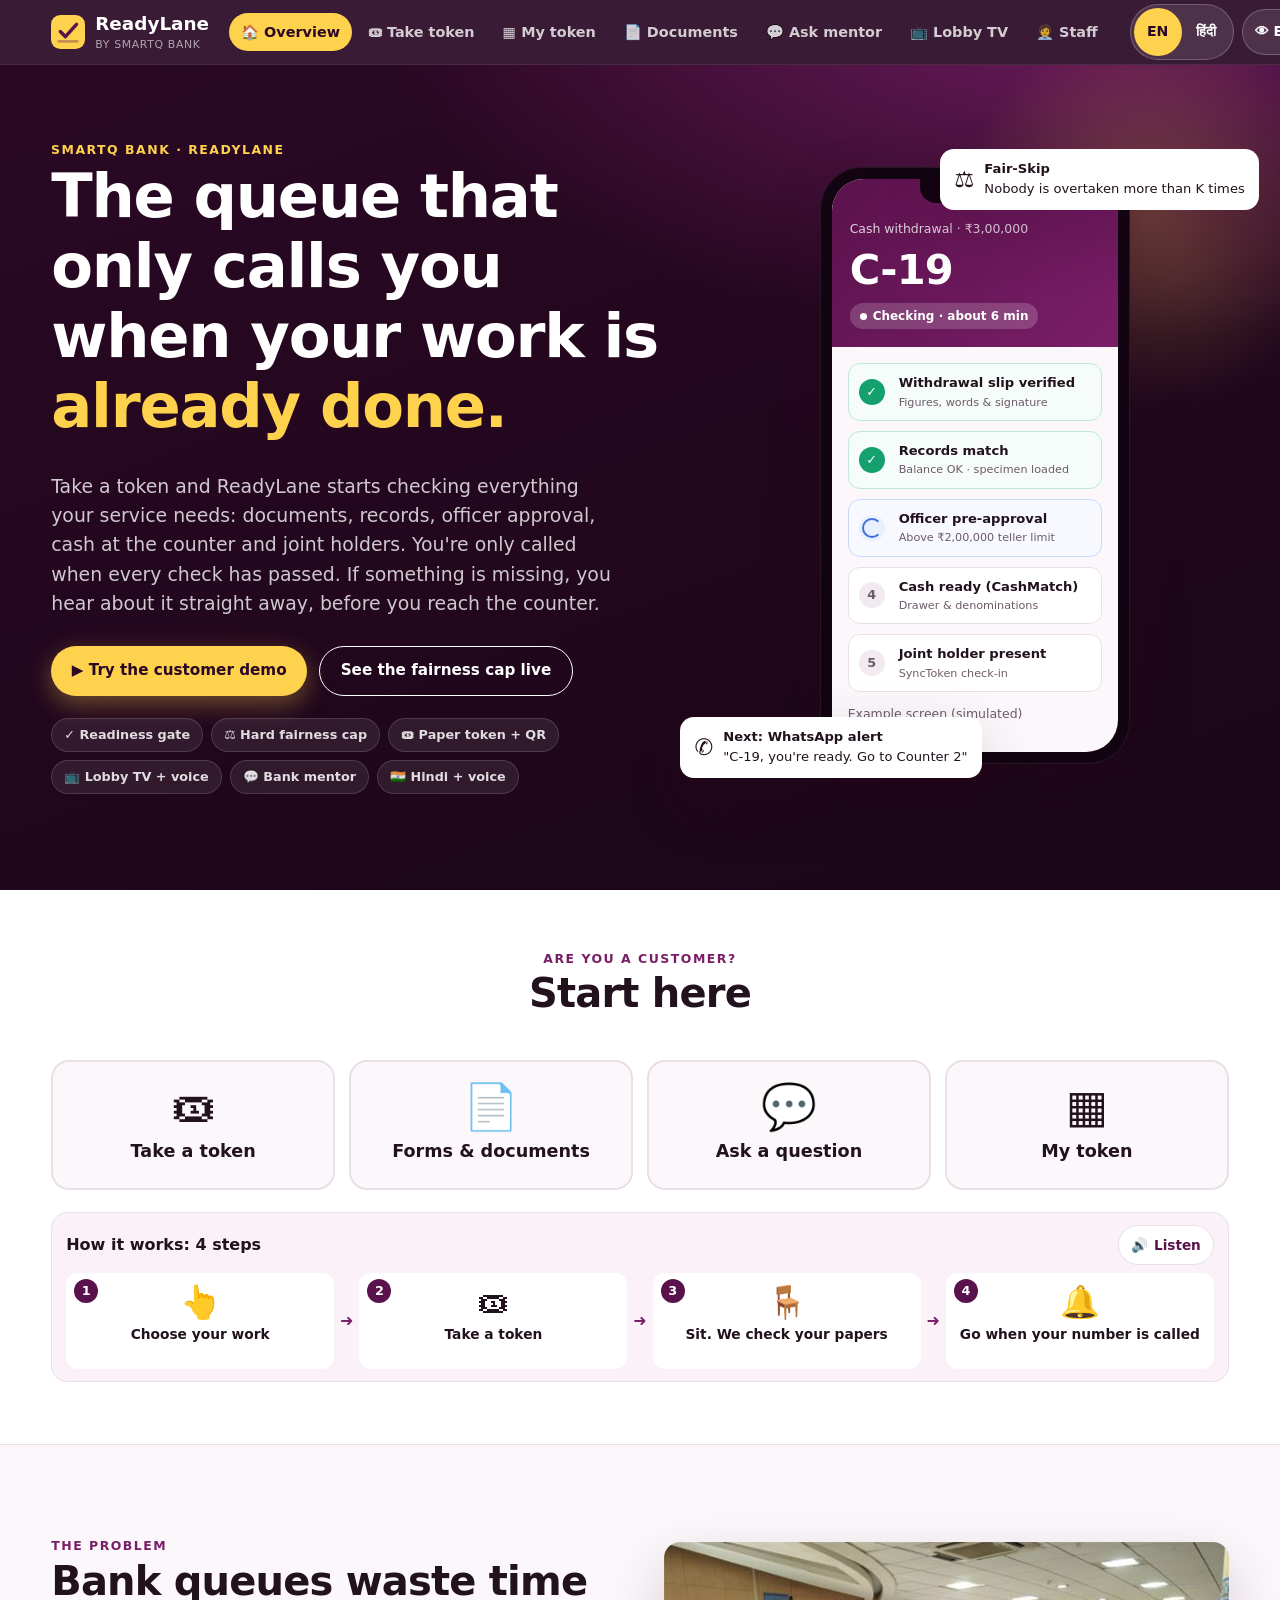
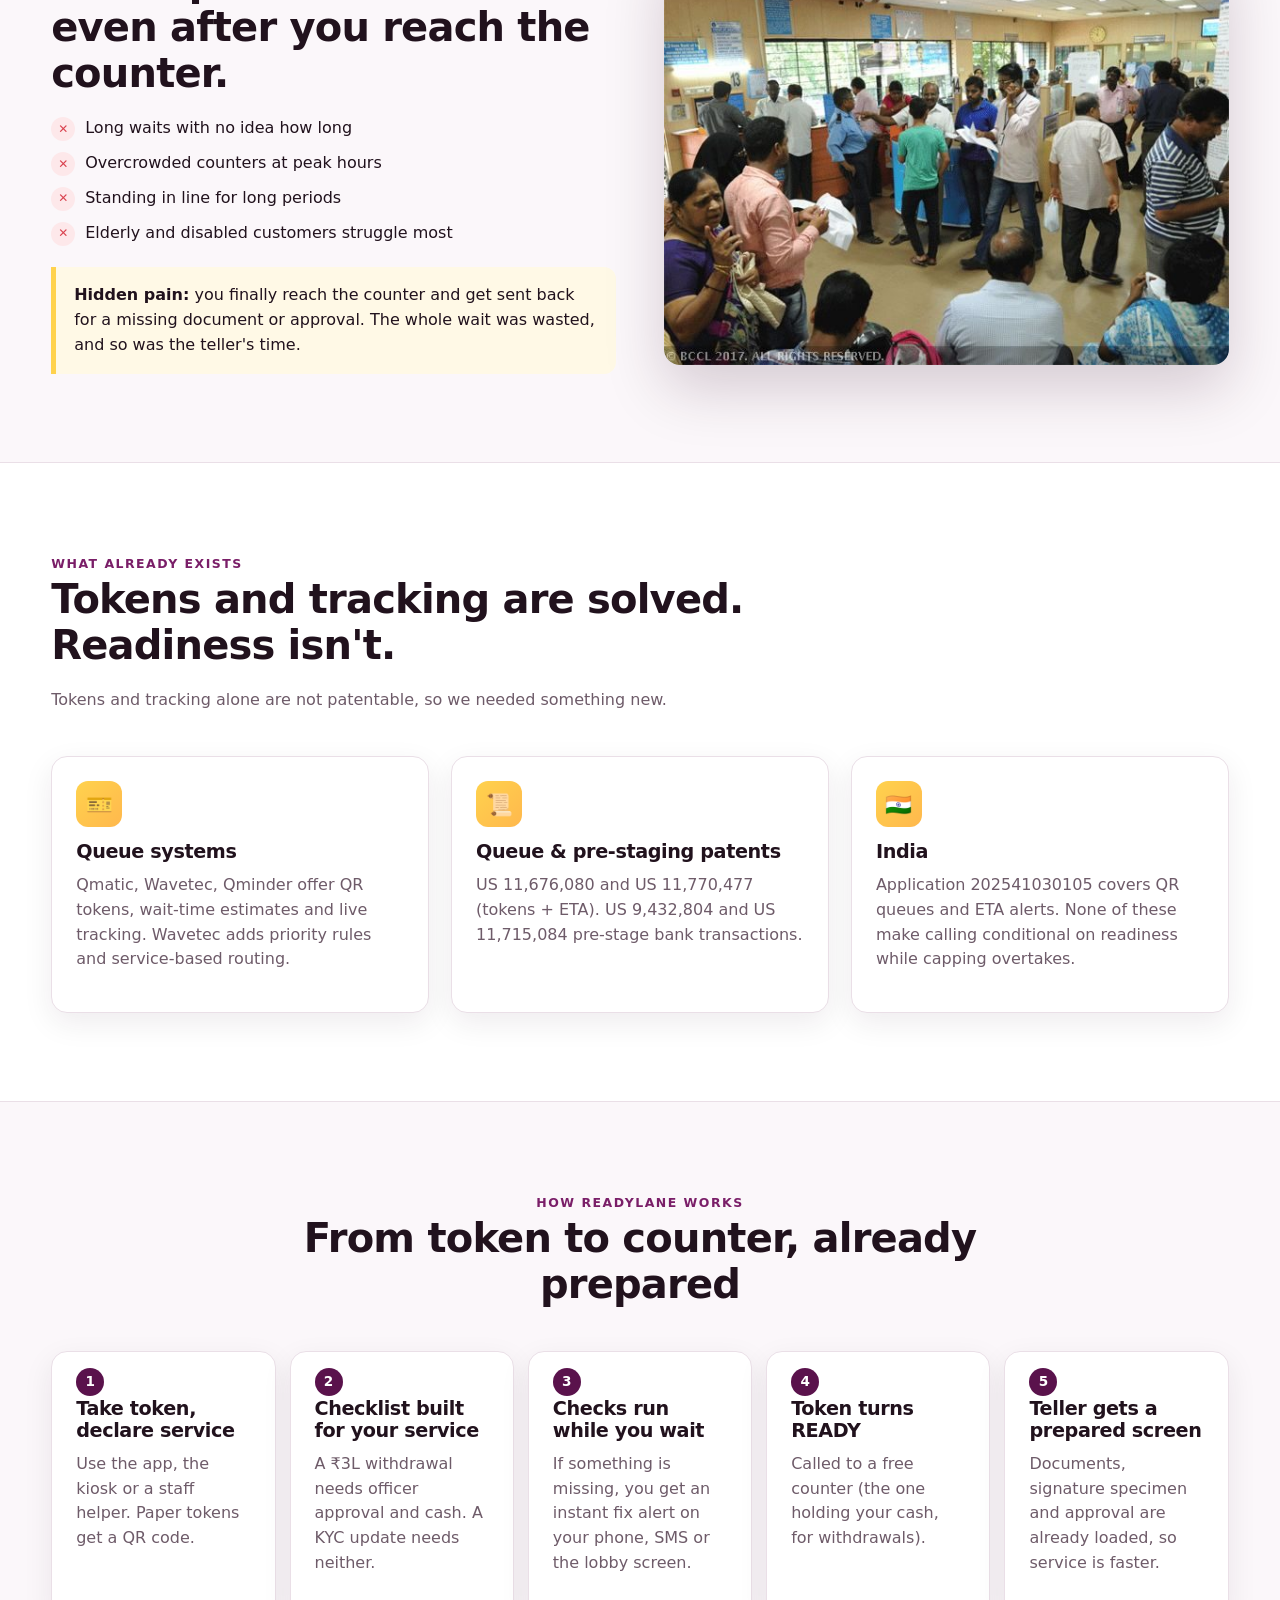
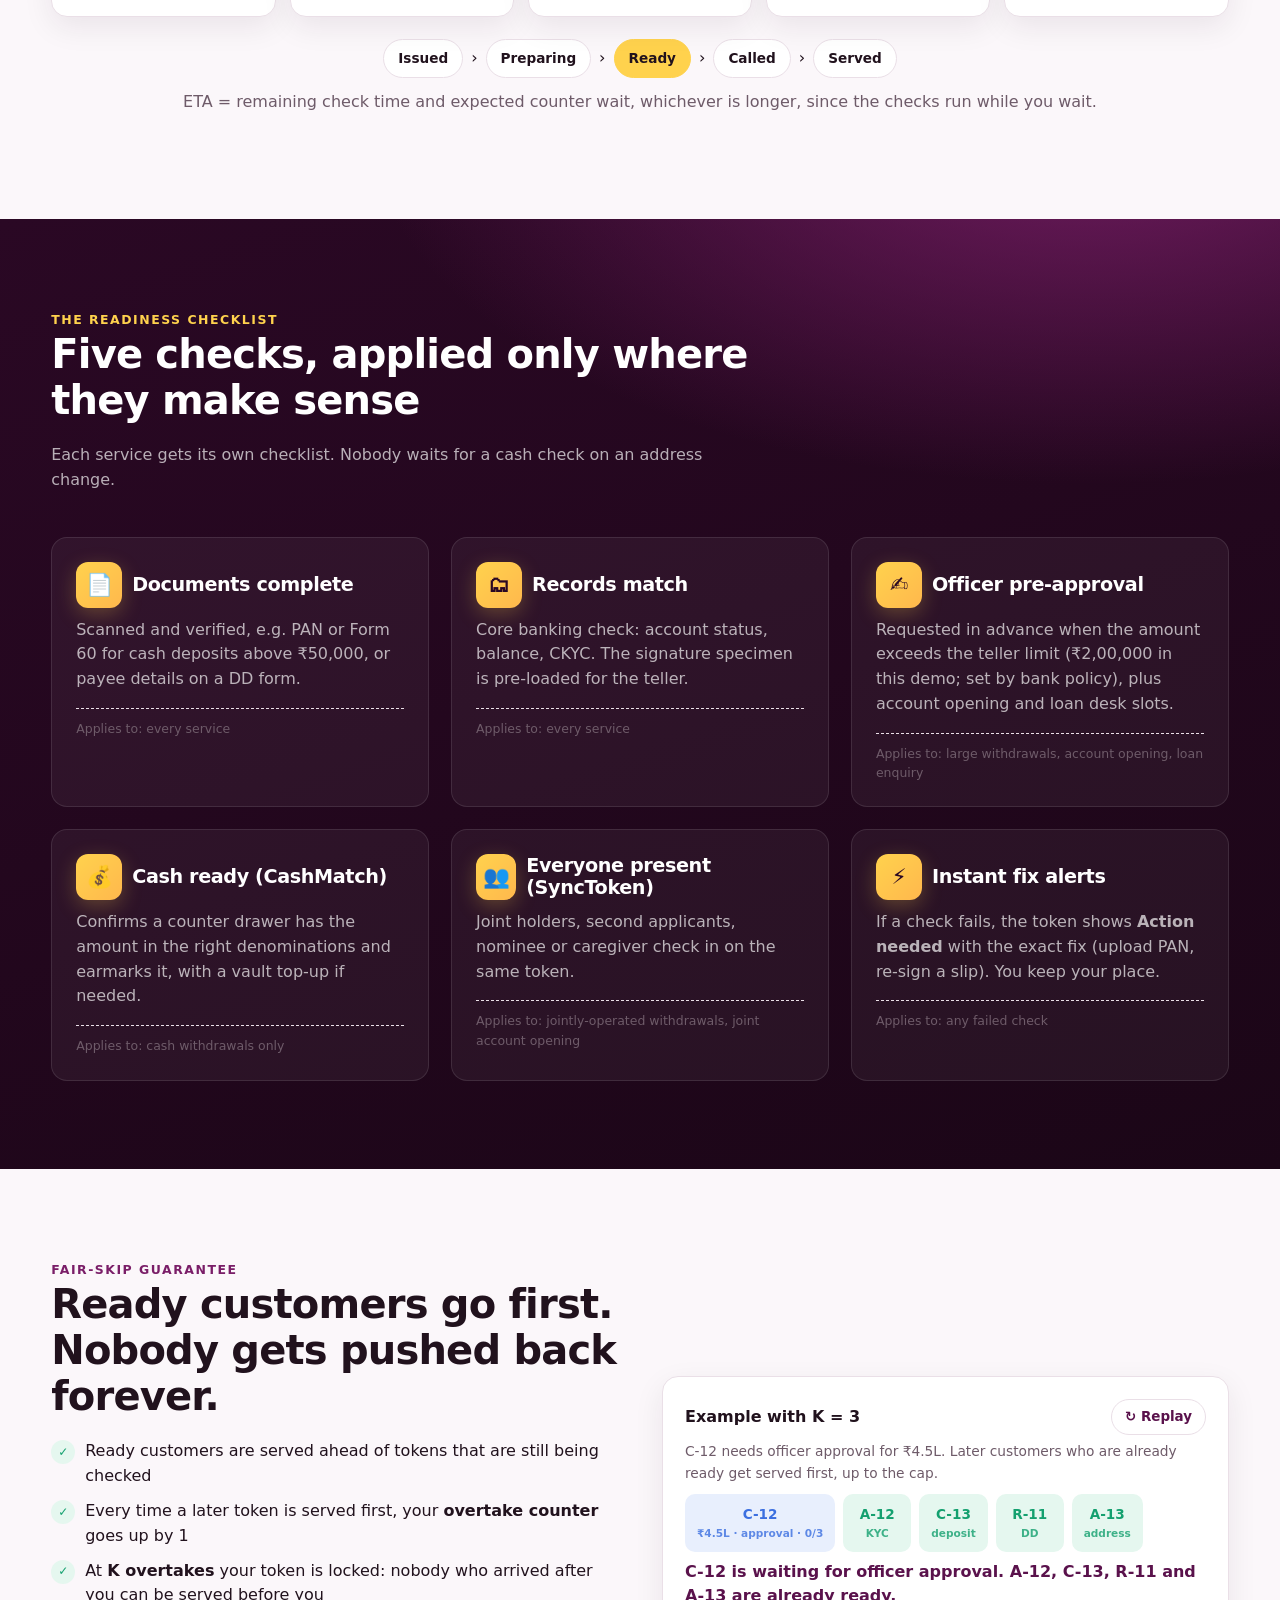
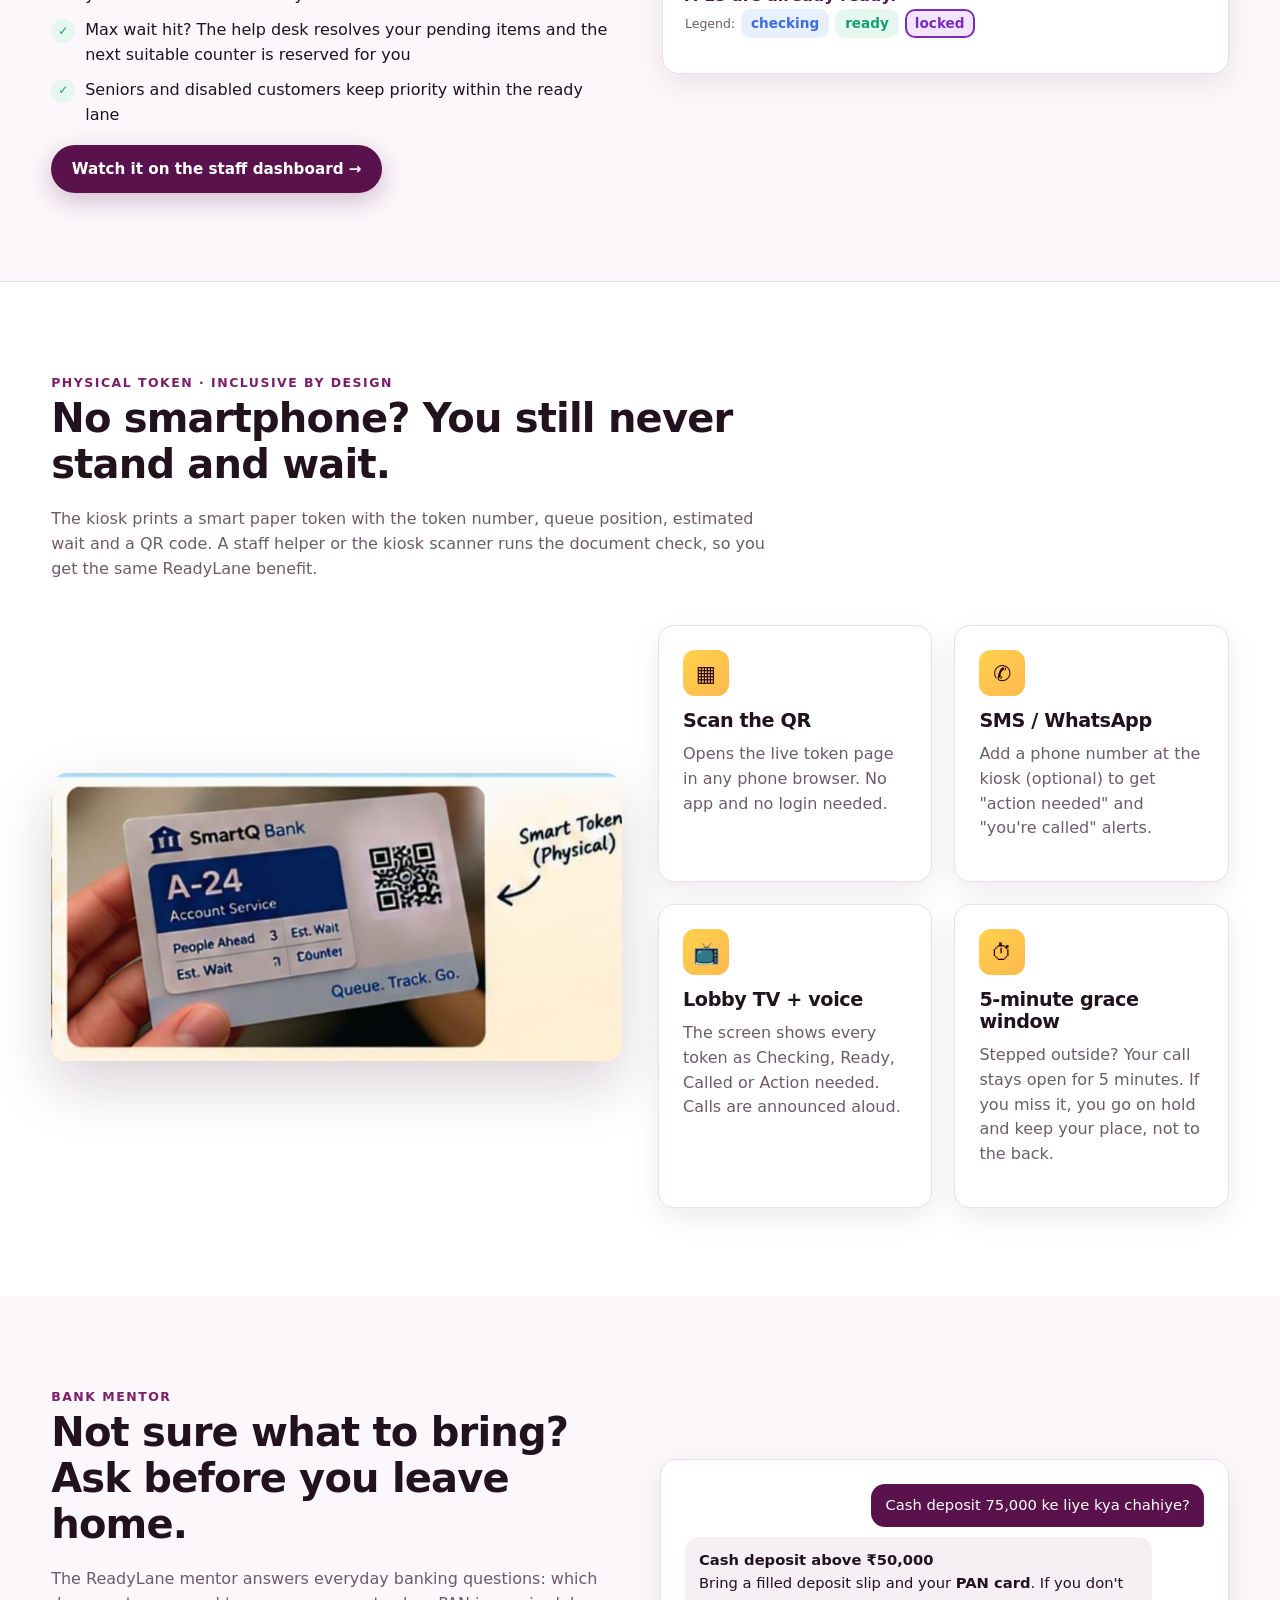
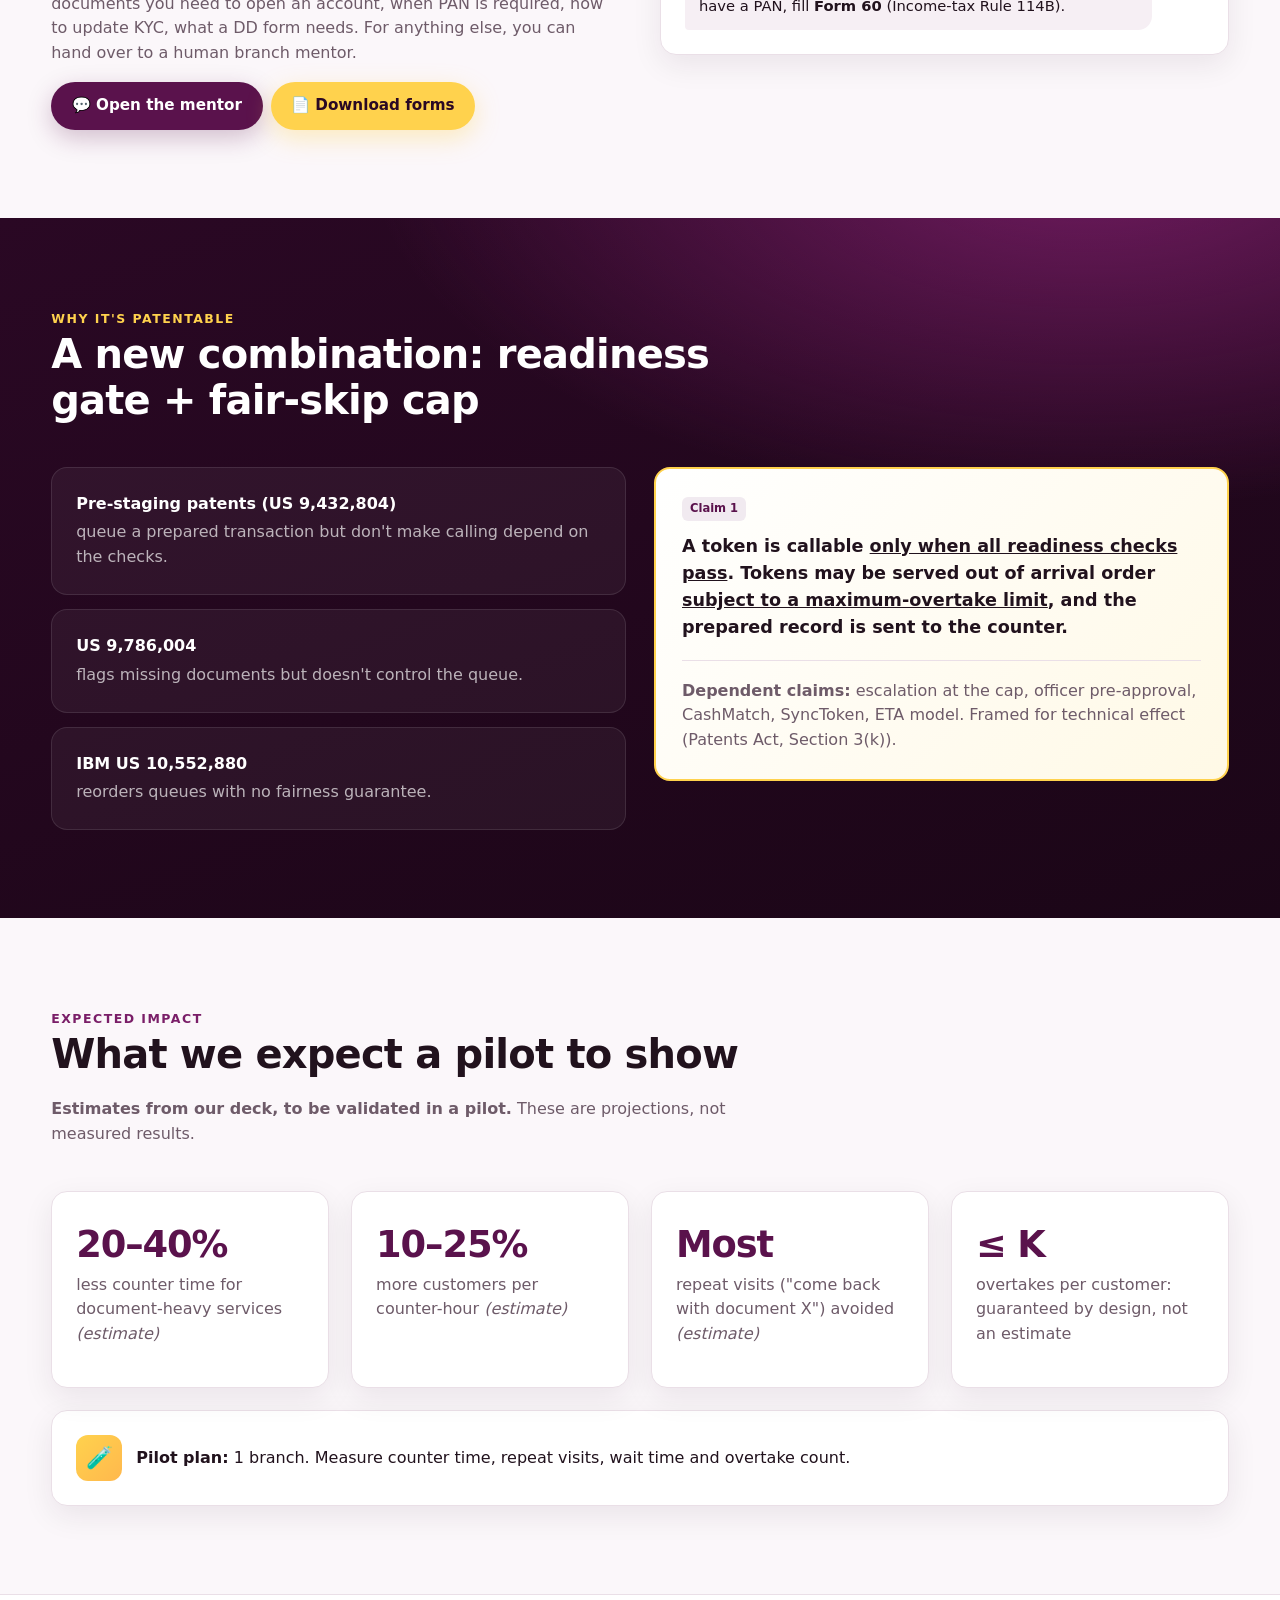
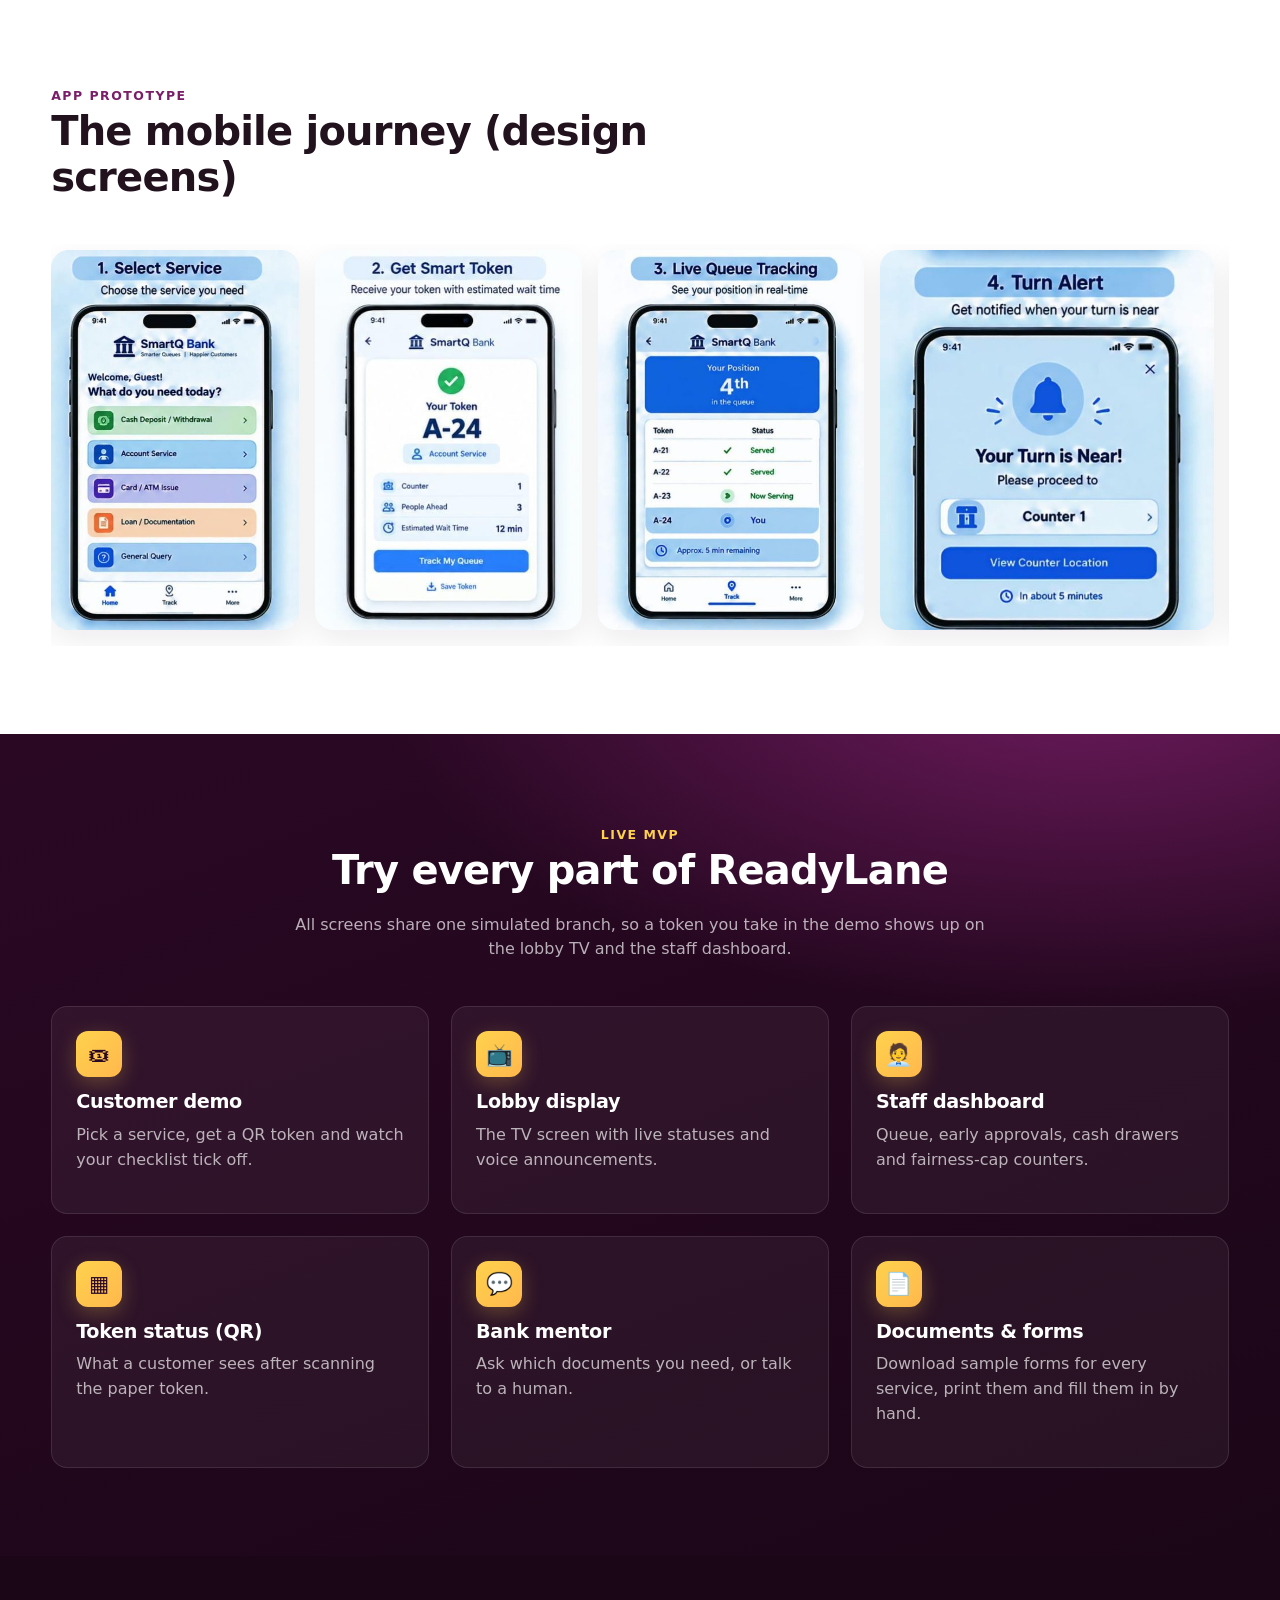
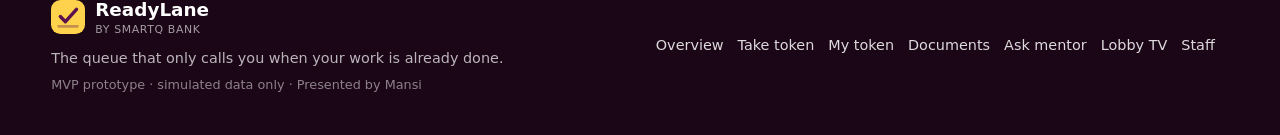
==== commit e566d89e: "Remove Easy mode button" ====
--- a/index.html
+++ b/index.html
@@ -60,7 +60,7 @@
     <a class="btn btn-ghost" href="staff.html" data-i18n="ix.cta2">See the fairness cap live</a>
    </div>
    <div class="pill-row">
-    <span class="pill" data-i18n="ix.pill1">✓ Readiness gate</span><span class="pill" data-i18n="ix.pill2">⚖ Hard fairness cap</span><span class="pill" data-i18n="ix.pill3">🎟 Paper token + QR</span><span class="pill" data-i18n="ix.pill4">📺 Lobby TV + voice</span><span class="pill" data-i18n="ix.pill5">💬 Bank mentor</span><span class="pill" data-i18n="ix.pill6">🇮🇳 Hindi + easy mode</span>
+    <span class="pill" data-i18n="ix.pill1">✓ Readiness gate</span><span class="pill" data-i18n="ix.pill2">⚖ Hard fairness cap</span><span class="pill" data-i18n="ix.pill3">🎟 Paper token + QR</span><span class="pill" data-i18n="ix.pill4">📺 Lobby TV + voice</span><span class="pill" data-i18n="ix.pill5">💬 Bank mentor</span><span class="pill" data-i18n="ix.pill6">🇮🇳 Hindi + voice</span>
    </div>
   </div>
   <div class="hero-visual">
--- a/assets/css/style.css
+++ b/assets/css/style.css
@@ -6,7 +6,7 @@
   --ok:#14A06F; --ok-bg:#E5F7EF; --warn:#E8A317; --warn-bg:#FFF5DB; --bad:#D9414E; --bad-bg:#FDE8EA;
   --info:#3B6FE0; --info-bg:#E8EFFD;
   --r:16px; --r-sm:10px; --shadow:0 10px 30px rgba(42,8,36,.08); --shadow-lg:0 24px 60px rgba(42,8,36,.18);
-  --font: "Inter","Segoe UI",system-ui,-apple-system,Roboto,"Helvetica Neue",Arial,sans-serif;
+  --font: "Inter","Segoe UI",system-ui,-apple-system,Roboto,"Helvetica Neue",Arial,"Noto Sans Devanagari","Nirmala UI","Mangal",sans-serif;
 }
 *{box-sizing:border-box}
 html{scroll-behavior:smooth}
@@ -36,8 +36,9 @@
 .nav-links a:hover{color:#fff;background:rgba(255,255,255,.08)}
 .nav-links a.active{color:var(--plum-deep);background:var(--gold)}
 .nav-toggle{display:none;margin-left:auto;background:none;border:0;color:#fff;font-size:1.6rem;cursor:pointer}
-@media (max-width:920px){
-  .nav-toggle{display:block}
+@media (max-width:1240px){
+  .nav-toggle{display:block;margin-left:8px}
+  .nav-tools{margin-left:auto}
   .nav-links{display:none;position:absolute;top:64px;left:0;right:0;flex-direction:column;background:var(--plum-deep);padding:12px 4vw 18px;border-bottom:1px solid rgba(255,255,255,.1)}
   .nav-links.open{display:flex}
 }
@@ -182,3 +183,91 @@
 .phone .paper .meta{grid-template-columns:1fr;gap:0}
 .phone .paper .meta span{font-size:.66rem;text-transform:uppercase;letter-spacing:.05em;margin-top:4px}
 .toasts{left:18px;right:auto}
+
+/* =================================================================
+   v3: language toggle, easy mode, listen buttons, picture steps,
+   documents, checklist status column
+   ================================================================= */
+.ni{margin-right:5px}
+.nav-links{margin-left:auto}
+.nav-tools{display:flex;align-items:center;gap:8px;flex:none}
+.lang-toggle{display:inline-flex;background:rgba(255,255,255,.1);border:1px solid rgba(255,255,255,.22);border-radius:999px;padding:3px}
+.lang-toggle button{font:inherit;font-weight:800;font-size:.88rem;color:#fff;background:none;border:0;border-radius:999px;padding:6px 12px;min-height:40px;min-width:48px;cursor:pointer}
+.lang-toggle button.on,.lang-toggle button[aria-pressed="true"]{background:var(--gold);color:var(--plum-deep)}
+.easy-btn{font:inherit;font-weight:800;font-size:.86rem;color:#fff;background:rgba(255,255,255,.1);border:1px solid rgba(255,255,255,.22);border-radius:999px;padding:6px 12px;min-height:46px;cursor:pointer;white-space:nowrap}
+.easy-btn[aria-pressed="true"]{background:var(--gold);color:var(--plum-deep);border-color:var(--gold)}
+@media (max-width:480px){.easy-btn span:last-child{display:none}.nav .container{gap:8px}.brand small{display:none}}
+:focus-visible{outline:3px solid var(--gold);outline-offset:2px}
+.btn:focus-visible,.svc:focus-visible,.fchip:focus-visible{outline:3px solid var(--plum-2)}
+
+/* listen (text-to-speech) */
+.listen{font:inherit;font-weight:700;font-size:.85rem;display:inline-flex;align-items:center;gap:6px;border:1.5px solid var(--line);background:#fff;color:var(--plum);border-radius:999px;padding:6px 12px;min-height:40px;cursor:pointer;flex:none}
+.listen:hover{border-color:var(--plum-2)}
+.listen.speaking{background:var(--gold);border-color:var(--gold);animation:pulse 1.2s ease-in-out infinite}
+.dark .listen{background:rgba(255,255,255,.12);color:#fff;border-color:rgba(255,255,255,.3)}
+@keyframes pulse{50%{box-shadow:0 0 0 6px rgba(255,210,77,.35)}}
+.btn-big{font-size:1.15rem;padding:1em 1.8em;min-height:58px}
+
+/* numbered picture steps */
+.pic-steps{background:#FBF1F8;border:1.5px solid var(--line);border-radius:16px;padding:12px 14px;margin-bottom:6px}
+.ps-head{display:flex;justify-content:space-between;align-items:center;gap:10px;margin-bottom:8px}
+.ps-list{list-style:none;margin:0;padding:0;display:flex;align-items:stretch;gap:6px;flex-wrap:wrap}
+.ps-list li:not(.ps-arrow){flex:1 1 120px;display:flex;flex-direction:column;align-items:center;text-align:center;gap:4px;background:#fff;border-radius:12px;padding:10px 8px;position:relative;min-height:96px}
+.ps-n{position:absolute;top:6px;left:8px;width:24px;height:24px;border-radius:50%;background:var(--plum);color:#fff;font-weight:800;font-size:.8rem;display:grid;place-items:center}
+.ps-ic{font-size:2rem;line-height:1.2}
+.ps-t{font-weight:700;font-size:.86rem;line-height:1.25}
+.ps-arrow{align-self:center;color:var(--plum-2);font-weight:800}
+@media (max-width:640px){.ps-arrow{display:none}.ps-list li:not(.ps-arrow){flex-basis:40%}}
+
+/* checklist status word + status card */
+.check .ic{font-size:1.05rem}
+.check .ck-st{font-size:.78rem;font-weight:800;padding:3px 9px;border-radius:999px;background:#F1EAF0;color:var(--muted);white-space:nowrap}
+.check.running .ck-st{background:var(--warn-bg);color:#7A5200}
+.check.pass .ck-st{background:var(--ok-bg);color:#0B6B49}
+.check.fail .ck-st{background:var(--bad-bg);color:#A3202C}
+.check.running .ic{font-size:0}
+.mini-dl{display:inline-block;margin-left:6px;font-weight:800;color:var(--plum);text-decoration:underline;padding:4px 2px}
+.bs-top{display:flex;justify-content:space-between;align-items:center;gap:10px}
+.bs-top>span{font-size:2rem;line-height:1}
+.bs-sub{font-size:.92rem;opacity:.9}
+a.dl{white-space:nowrap}
+
+/* index: customer quick start */
+.cust-start{padding:56px 0;background:#fff;border-bottom:1px solid var(--line)}
+.big-tiles{display:grid;grid-template-columns:repeat(4,1fr);gap:14px}
+@media (max-width:760px){.big-tiles{grid-template-columns:repeat(2,1fr)}}
+.big-tile{display:flex;flex-direction:column;align-items:center;justify-content:center;gap:8px;min-height:130px;padding:16px;border:2px solid var(--line);border-radius:18px;background:var(--bg);text-decoration:none;text-align:center;transition:.15s}
+.big-tile:hover{border-color:var(--plum);transform:translateY(-2px)}
+.big-tile .bt-ic{font-size:2.8rem;line-height:1}
+.big-tile b{font-size:1.1rem}
+
+/* ---------- Easy mode: bigger everything, less text ---------- */
+.easy-only{display:none}
+body.easy .easy-only{display:revert}
+body.easy .easy-hide{display:none!important}
+body.easy{font-size:1.14rem}
+body.easy .btn,body.easy .listen,body.easy .fchip,body.easy .svc,body.easy .big-tile,body.easy .form-row .btn{min-height:56px}
+@media (max-width:1240px){body.easy .nav-links a{min-height:52px;display:flex;align-items:center}}
+body.easy .btn-sm{font-size:1rem;padding:.7em 1.1em}
+body.easy .listen{font-size:1rem;padding:8px 16px}
+body.easy .check{padding:16px}
+body.easy .check .t{font-size:1.1rem}
+body.easy .check .ic{width:44px;height:44px;font-size:1.4rem}
+body.easy .check{grid-template-columns:48px 1fr auto}
+body.easy .check .ck-st{font-size:.95rem;padding:5px 12px}
+body.easy .paper .num,body.easy .phone .paper .num{font-size:3.4rem}
+body.easy .svc .e{font-size:2.8rem}
+body.easy .svc b{font-size:1.05rem}
+body.easy .ps-ic{font-size:2.6rem}
+body.easy .ps-t{font-size:1rem}
+body.easy .muted{color:#4E3D4A}
+body.easy .big-tile .bt-ic{font-size:3.4rem}
+.lang-toggle button{min-height:48px}
+.nav-toggle{min-width:48px;min-height:48px}
+body.easy .lang-toggle button{min-height:48px}
+/* easy mode inside the narrow phone mock: stack the status word under the text */
+body.easy .phone .check{grid-template-columns:40px 1fr;padding:12px}
+body.easy .phone .check .ck-st{grid-column:2;justify-self:start}
+body.easy .phone .check .ic{width:36px;height:36px;font-size:1.15rem}
+body.easy .phone .check .t{font-size:1rem}
+body.easy .dark .muted,body.easy .page-head .muted{color:rgba(255,255,255,.88)}
